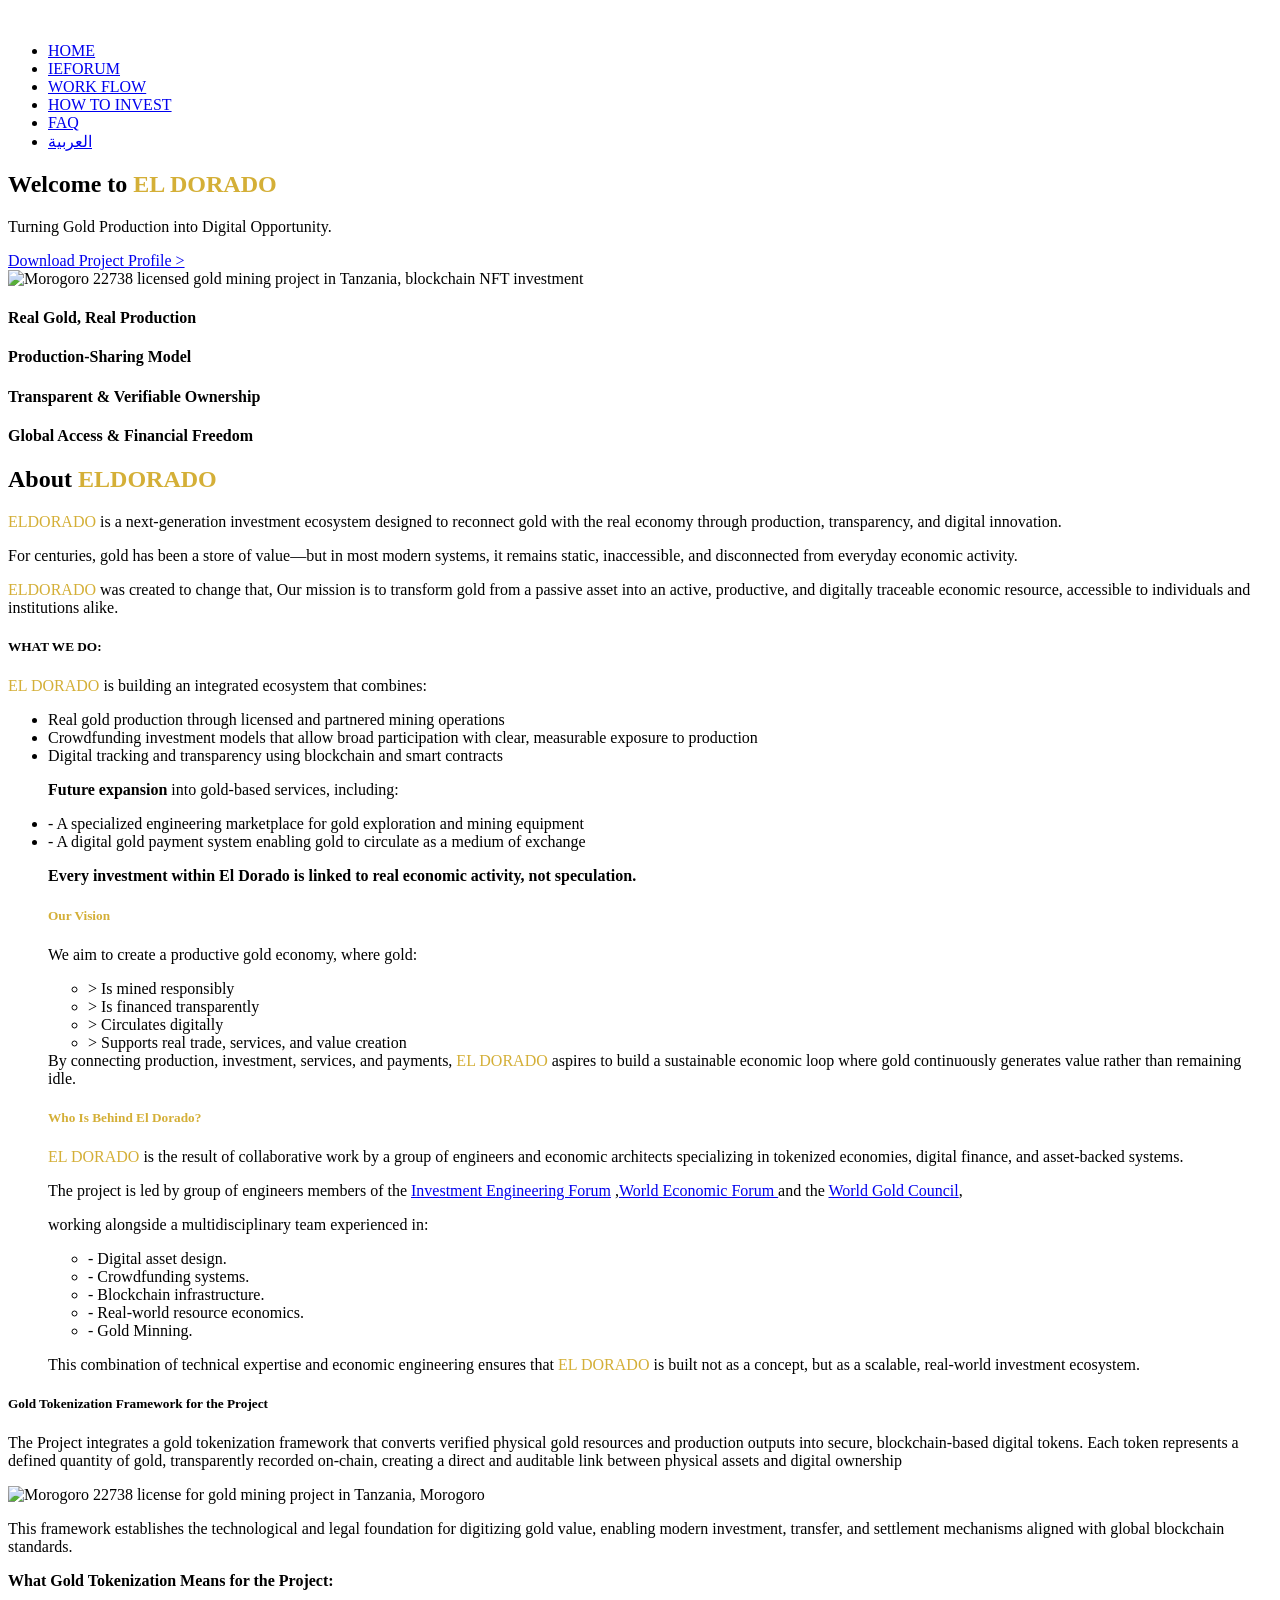
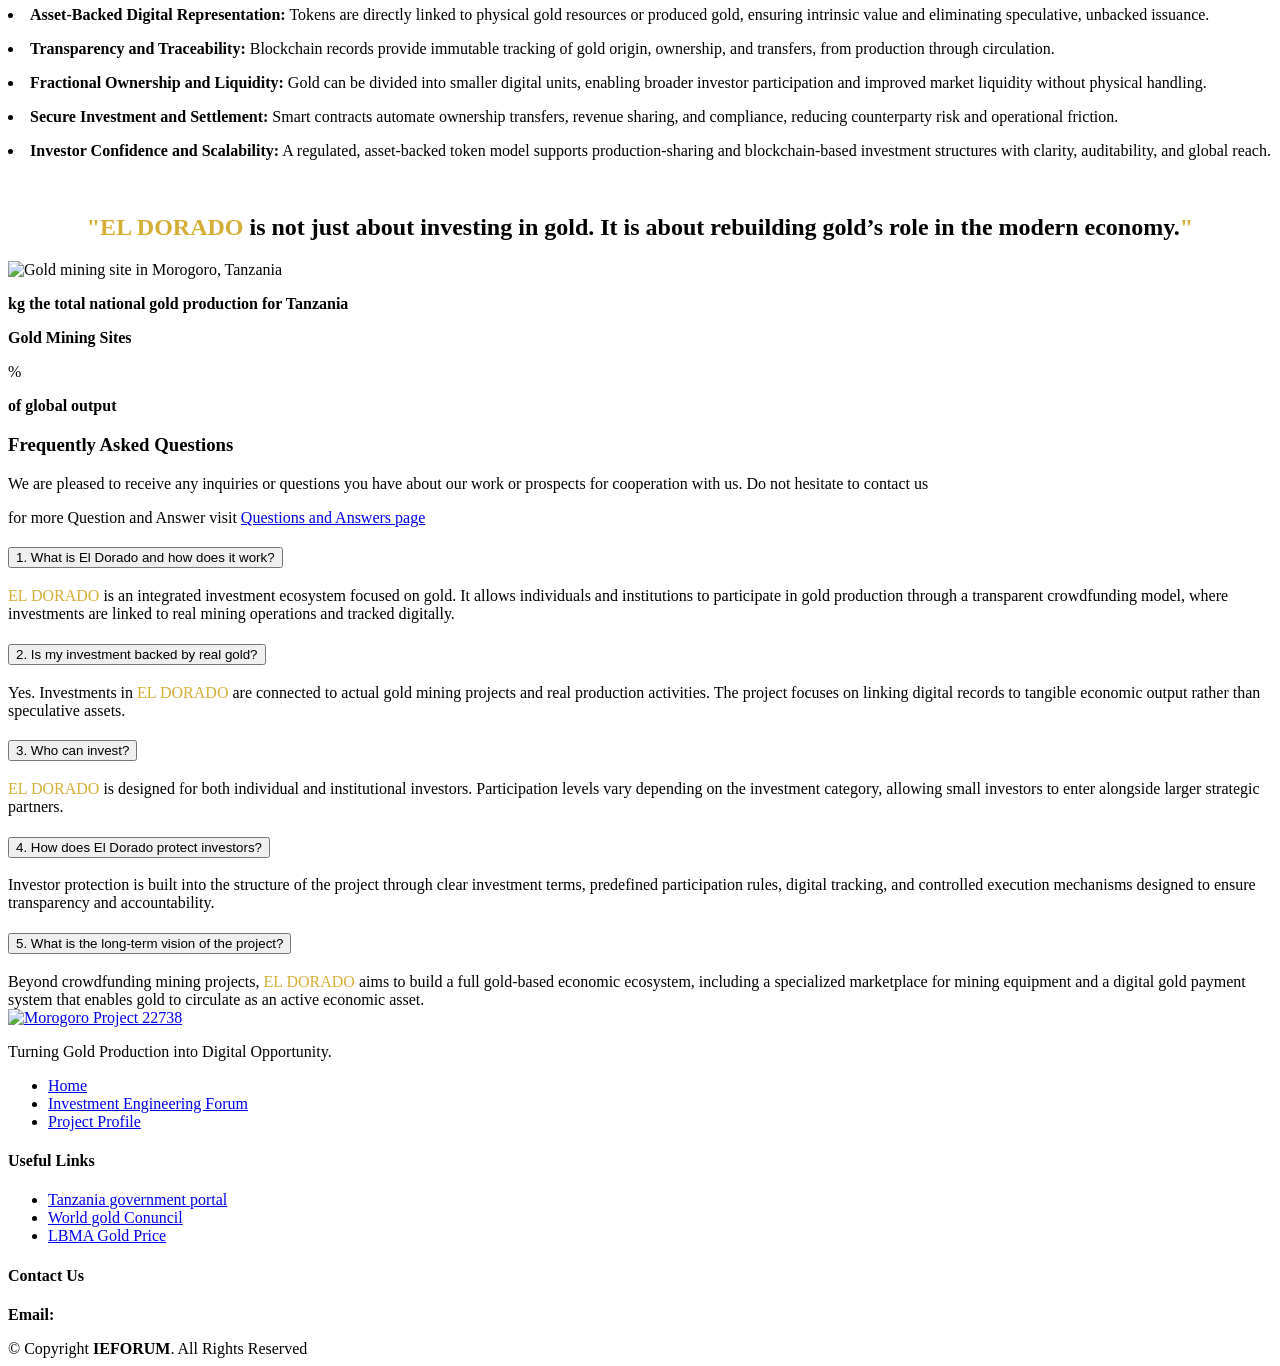
==== index.html @ a6f90b62 "Add files via upload" ====
<!DOCTYPE html>
<html lang="en">

<head>
  <meta charset="utf-8">
  <meta content="width=device-width, initial-scale=1.0" name="viewport">

<title>ELDORADO Project | Gold-Backed Blockchain Investment Platform</title>

<meta name="description" content="ELDORADO is a gold-backed blockchain investment platform connecting real gold mining production with digital assets. Invest transparently in licensed gold projects supported by blockchain technology.">

<meta name="keywords" content="ELDORADO project, gold backed blockchain, digital gold investment, blockchain gold platform, gold mining investment, asset backed blockchain, gold tokenization">

<meta name="author" content="Investment Engineering Forum (IEFORUM)">

<meta name="robots" content="index, follow">

<meta name="language" content="English">

<!-- Open Graph / Social Sharing -->
<meta property="og:title" content="ELDORADO Project | Gold-Backed Blockchain Investment Platform">
<meta property="og:description" content="ELDORADO is a gold-backed blockchain investment ecosystem connecting real gold mining production with transparent digital assets. Secure, verifiable, and globally accessible.">
<meta property="og:type" content="website">
<meta property="og:url" content="https://ieforum.online/eldorado">
<meta property="og:image" content="https://ieforum.online/eldorado/assets/img/image_1.jpg">
<meta property="og:site_name" content="ELDORADO Project">

<link rel="canonical" href="https://ieforum.online/eldorado">

<script type="application/ld+json">
{
  "@context": "https://schema.org",
  "@type": "InvestmentOrDeposit",
  "name": "ELDORADO Project",
  "description": "ELDORADO is a gold-backed blockchain investment platform linking real gold production with digital assets and transparent investment models.",
  "url": "https://ieforum.online/eldorado",
  "provider": {
    "@type": "Organization",
    "name": "Investment Engineering Forum (IEFORUM)",
    "url": "https://ieforum.online"
  },
  "additionalType": "https://schema.org/Commodity",
  "currencyAccepted": "USD",
  "areaServed": {
    "@type": "Country",
    "name": "Worldwide"
  }
}
</script>

<!-- Twitter / X Card -->
<meta name="twitter:card" content="summary_large_image">
<meta name="twitter:title" content="ELDORADO Project | Gold-Backed Blockchain Investment">
<meta name="twitter:description" content="ELDORADO is a gold-backed blockchain investment ecosystem linking real gold production with transparent digital assets and global accessibility.">
<meta name="twitter:image" content="https://ieforum.online/eldorado/assets/img/image_1.jpg">
  <!-- Favicons -->
  <link href="assets/img/favicon.png" rel="shortcut icon" type="image/x-icon">
  <link href="assets/img/apple-touch-icon.png" rel="apple-touch-icon">

  <!-- Google Fonts -->
  <link rel="preconnect" href="https://fonts.googleapis.com">
  <link rel="preconnect" href="https://fonts.gstatic.com" crossorigin>
  <link href="https://fonts.googleapis.com/css2?family=Open+Sans:ital,wght@0,300;0,400;0,500;0,600;0,700;1,300;1,400;1,600;1,700&family=Montserrat:ital,wght@0,300;0,400;0,500;0,600;0,700;1,300;1,400;1,500;1,600;1,700&family=Raleway:ital,wght@0,300;0,400;0,500;0,600;0,700;1,300;1,400;1,500;1,600;1,700&display=swap" rel="stylesheet">

  <!-- Vendor CSS Files -->
  <link href="assets/vendor/bootstrap/css/bootstrap.min.css" rel="stylesheet">
  <link href="assets/vendor/bootstrap-icons/bootstrap-icons.css" rel="stylesheet">
  <link href="assets/vendor/aos/aos.css" rel="stylesheet">
  <link href="assets/vendor/glightbox/css/glightbox.min.css" rel="stylesheet">
  <link href="assets/vendor/swiper/swiper-bundle.min.css" rel="stylesheet">

  <!-- Template Main CSS File -->
  <link href="assets/css/main.css" rel="stylesheet">

  
  <script src="https://www.google.com/recaptcha/api.js" async defer></script>
     <script>
       function onSubmit(token) {
         document.getElementById("demo-form").submit();
       }
     </script>

</head>

<body>

  <!-- ======= Header ======= -->


  <header id="header" class="header d-flex align-items-center">

    <div class="container-fluid container-xl d-flex align-items-center justify-content-between">
      <a href="index.html" class="logo d-flex align-items-center">
        <img src="assets/img/logo-white.png" alt=""> 
      </a>
      <nav id="navbar" class="navbar">
        <ul>
		<li><a href="#hero">HOME</a></li>
		<li><a href="https://IEFORUM.online" >IEFORUM</a></li>        
        <li><a href="workflow.html" target="_blank">WORK FLOW</a></li>
        <li><a href="instructions.html" target="_blank">HOW TO INVEST</a></li>
        <li><a href="QandA.html" target="_blank">FAQ</a></li>
        <li><a href="./ar/index_ar.html">العربية</a></li>


      <i class="mobile-nav-toggle mobile-nav-show bi bi-list"></i>
      <i class="mobile-nav-toggle mobile-nav-hide d-none bi bi-x"></i>

    </div>
  </header><!-- End Header -->
  <!-- End Header -->

  <!-- ======= Hero Section ======= -->
  <section id="hero" class="hero">
    <div class="container position-relative">
      <div class="row gy-5" data-aos="fade-in">
        <div class="col-lg-6 order-2 order-lg-1 d-flex flex-column justify-content-center text-center text-lg-start">
          <h2>Welcome to <span style="color:#D4AF37;">EL DORADO</span></h2>
          <p>Turning Gold Production into Digital Opportunity.</p>
          <div class="d-flex justify-content-center justify-content-lg-start">
            <a href="downloads/ELDORADO_project_intorduction_EN.pdf" target="_blank" class="btn-get-started">Download Project Profile ></a>
          <!--  <a href="https://www.youtu.be/e1F6iqHulFc" class="glightbox btn-watch-video d-flex align-items-center"><i class="bi bi-play-circle"></i><span>Watch Video</span></a> -->
          </div>
        </div>
        <div class="col-lg-6 order-1 order-lg-2">
          <img src="assets/img/image_1.jpg" class="img-fluid rounded-4 mb-4" alt="Morogoro 22738 licensed gold mining project in Tanzania, blockchain NFT investment" title="Morogoro 22738 Gold Mining Project" data-aos="zoom-out" data-aos-delay="90" >
        </div>
      </div>
    </div>

    <div class="icon-boxes position-relative">
      <div class="container position-relative">
        <div class="row gy-4 mt-5">

          <div class="col-xl-3 col-md-6" data-aos="fade-up" data-aos-delay="100">
            <div class="icon-box">
              <div class="icon"><i class="bi bi-1-circle"></i></div>
              <h4 class="title">Real Gold, Real Production</h4>
            </div>
          </div><!--End Icon Box -->

          <div class="col-xl-3 col-md-6" data-aos="fade-up" data-aos-delay="200">
            <div class="icon-box">
              <div class="icon"><i class="bi bi-2-circle"></i></div>
              <h4 class="title">Production-Sharing Model</h4>
            </div>
          </div><!--End Icon Box -->

          <div class="col-xl-3 col-md-6" data-aos="fade-up" data-aos-delay="300">
            <div class="icon-box">
              <div class="icon"><i class="bi bi-3-circle"></i></div>
              <h4 class="title">Transparent & Verifiable Ownership</h4>
            </div>
          </div><!--End Icon Box -->

          <div class="col-xl-3 col-md-6" data-aos="fade-up" data-aos-delay="500">
            <div class="icon-box">
              <div class="icon"><i class="bi bi-4-circle"></i></div>
              <h4 class="title">Global Access & Financial Freedom</h4>
            </div>
          </div><!--End Icon Box -->

        </div>
      </div>
    </div>

    </div>
  </section>
  <!-- End Hero Section -->

  <main id="main">

    <!-- ======= About Us Section ======= -->
    <section id="about" class="about">
      <div class="container" data-aos="fade-up">

        <div class="section-header">
          <h2>About <span style="color:#D4AF37;">ELDORADO</span></h2>
          <p><span style="color:#D4AF37;">ELDORADO</span> is a next-generation investment ecosystem designed to reconnect gold with the real economy through production, transparency, and digital innovation.</p>
		<p>For centuries, gold has been a store of value—but in most modern systems, it remains static, inaccessible, and disconnected from everyday economic activity.</p>
		<p>	<span style="color:#D4AF37;">ELDORADO</span> was created to change that, Our mission is to transform gold from a passive asset into an active, productive, and digitally traceable economic resource, accessible to individuals and institutions alike.</p>
        </div>

        <div class="row gy-4">
		<div class="col-lg-6">
            <div class="content ps-0 ps-lg-5">
              <p class="fst-italic">
               <h5> WHAT WE DO:</h5>
              </p>
			  <p><span style="color:#D4AF37;">EL DORADO</span> is building an integrated ecosystem that combines:</p>
			  <ul>
				<li><i class="bi bi-check-circle-fill"></i>Real gold production through licensed and partnered mining operations</li>
				<li><i class="bi bi-check-circle-fill"></i>Crowdfunding investment models that allow broad participation with clear, measurable exposure to production</li>
				<li><i class="bi bi-check-circle-fill"></i>Digital tracking and transparency using blockchain and smart contracts</li>
				<p><strong>Future expansion</strong> into gold-based services, including:</p>
				<li>- A specialized engineering marketplace for gold exploration and mining equipment</li>
				<li>- A digital gold payment system enabling gold to circulate as a medium of exchange</li>
				<p><strong>Every investment within El Dorado is linked to real economic activity, not speculation.</strong></p>
				<h5 style="color:#D4AF37;">Our Vision</h5>
				<p>We aim to create a productive gold economy, where gold:</p>
				<ul>
				<li>> Is mined responsibly</li>
				<li>> Is financed transparently</li>
				<li>> Circulates digitally</li>
				<li>> Supports real trade, services, and value creation</li>
				</ul>
				By connecting production, investment, services, and payments, <span style="color:#D4AF37;">EL DORADO</span> aspires to build a sustainable economic loop where gold continuously generates value rather than remaining idle.
              <p>
			  <h5 style="color:#D4AF37;">Who Is Behind El Dorado?</h5>
			  <span style="color:#D4AF37;">EL DORADO</span> is the result of collaborative work by a group of engineers and economic architects specializing in tokenized economies, digital finance, and asset-backed systems.
			<p>The project is led by group of engineers members of the <a href="https://ieforum.online".>Investment Engineering Forum</a> ,<a href="https://weforum.org";>World Economic Forum </a> and the <a href="https://gold.org";>World Gold Council</a>,</p>
			<p>working alongside a multidisciplinary team experienced in:</p>
			<ul>
			<li>- Digital asset design.</li>
			<li>- Crowdfunding systems.</li>
			<li>- Blockchain infrastructure.</li>
			<li>- Real-world resource economics.</li>
			<li>- Gold Minning.</li>
			</ul>
			<p>This combination of technical expertise and economic engineering ensures that <span style="color:#D4AF37;">EL DORADO</span> is built not as a concept, but as a scalable, real-world investment ecosystem.</p>
              </p>
				
            </div>
          </div>
          <div class="col-lg-6">
		  <h5>Gold Tokenization Framework for the Project</h5>
            <p>The Project integrates a gold tokenization framework that converts verified physical gold resources and production outputs into secure, blockchain-based digital tokens. Each token represents a defined quantity of gold, transparently recorded on-chain, creating a direct and auditable link between physical assets and digital ownership</p>
            <img src="assets/img/about.png" class="img-fluid rounded-4 mb-4" alt="Morogoro 22738 license for gold mining project in Tanzania, Morogoro">
			<p>This framework establishes the technological and legal foundation for digitizing gold value, enabling modern investment, transfer, and settlement mechanisms aligned with global blockchain standards.</p>
            <p><strong>What Gold Tokenization Means for the Project:</strong></p>
<p><li><i class="bi bi-check-circle-fill"></i><b> Asset-Backed Digital Representation:</b>  Tokens are directly linked to physical gold resources or produced gold, ensuring intrinsic value and eliminating speculative, unbacked issuance.</p>
<p><li><i class="bi bi-check-circle-fill"></i><b> Transparency and Traceability:</b> Blockchain records provide immutable tracking of gold origin, ownership, and transfers, from production through circulation.</p>
<p><li><i class="bi bi-check-circle-fill"></i><b> Fractional Ownership and Liquidity:</b> Gold can be divided into smaller digital units, enabling broader investor participation and improved market liquidity without physical handling.</p>
<p><li><i class="bi bi-check-circle-fill"></i><b> Secure Investment and Settlement:</b> Smart contracts automate ownership transfers, revenue sharing, and compliance, reducing counterparty risk and operational friction.</p>
<p><li><i class="bi bi-check-circle-fill"></i><b> Investor Confidence and Scalability:</b> A regulated, asset-backed token model supports production-sharing and blockchain-based investment structures with clarity, auditability, and global reach.</p>

		  </div>
	          <p><br><h1><center><span style="color:#D4AF37;">"EL DORADO</span> is not just about investing in gold.
It is about rebuilding gold’s role in the modern economy.<span style="color:#D4AF37;">"</span></center></h1></p>
        </div>

      </div>
    </section><!-- End About Us Section -->

   
    <!-- ======= Stats Counter Section ======= -->
    <section id="stats-counter" class="stats-counter">
      <div class="container" data-aos="fade-up">

        <div class="row gy-4 align-items-center">

          <div class="col-lg-6">
            <img src="assets/img/subimage.png" alt="Gold mining site in Morogoro, Tanzania" width="800px;" class="img-fluid">
          </div>

          <div class="col-lg-6">

            <div class="stats-item d-flex align-items-center">
                
              <span data-purecounter-start="0" data-purecounter-end="60000" data-purecounter-duration="1" class="purecounter"></span>
              <p><strong>kg the total national gold production for Tanzania</strong></p>
            </div><!-- End Stats Item -->

            <div class="stats-item d-flex align-items-center">
              <span data-purecounter-start="0" data-purecounter-end="7000" data-purecounter-duration="1" class="purecounter"></span>
              <p><strong>Gold Mining Sites</strong></p>
            </div><!-- End Stats Item -->

            <div class="stats-item d-flex align-items-center">
              <span data-purecounter-start="0" data-purecounter-end="2" data-purecounter-duration="1" class="purecounter"></span>
             <span>%</span><p><strong> of global output</strong> </p>
            </div><!-- End Stats Item -->

          </div>

        </div>

      </div>
    </section><!-- End Stats Counter Section -->

   
            </div>
          </div><!-- End Service Item -->


        </div>

      </div>
    </section><!-- End Our Services Section -->

    

    <!-- ======= Frequently Asked Questions Section ======= -->
    <section id="faq" class="faq">
      <div class="container" data-aos="fade-up">

        <div class="row gy-4">

          <div class="col-lg-4">
            <div class="content px-xl-5">
              <h3>Frequently Asked <strong>Questions</strong></h3>
              <p>
                We are pleased to receive any inquiries or questions you have about our work or prospects for cooperation with us. Do not hesitate to contact us
              </p>
			  <p>for more Question and Answer visit <a target="_blank" href="QandA.html">Questions and Answers page</a>
            </div>
          </div>

          <div class="col-lg-8">

            <div class="accordion accordion-flush" id="faqlist" data-aos="fade-up" data-aos-delay="100">

              <div class="accordion-item">
                <h3 class="accordion-header">
                  <button class="accordion-button collapsed" type="button" data-bs-toggle="collapse" data-bs-target="#faq-content-1">
                    <span class="num">1.</span>
                    What is El Dorado and how does it work?
                  </button>
                </h3>
                <div id="faq-content-1" class="accordion-collapse collapse" data-bs-parent="#faqlist">
                  <div class="accordion-body">
                    <span style="color:#D4AF37;">EL DORADO</span> is an integrated investment ecosystem focused on gold. It allows individuals and institutions to participate in gold production through a transparent crowdfunding model, where investments are linked to real mining operations and tracked digitally.
                  </div>
                </div>
              </div><!-- # Faq item-->

              <div class="accordion-item">
                <h3 class="accordion-header">
                  <button class="accordion-button collapsed" type="button" data-bs-toggle="collapse" data-bs-target="#faq-content-2">
                    <span class="num">2.</span>
                    Is my investment backed by real gold?
                  </button>
                </h3>
                <div id="faq-content-2" class="accordion-collapse collapse" data-bs-parent="#faqlist">
                  <div class="accordion-body">
                    Yes. Investments in <span style="color:#D4AF37;">EL DORADO</span> are connected to actual gold mining projects and real production activities. The project focuses on linking digital records to tangible economic output rather than speculative assets.
                  </div>
                </div>
              </div><!-- # Faq item-->

              <div class="accordion-item">
                <h3 class="accordion-header">
                  <button class="accordion-button collapsed" type="button" data-bs-toggle="collapse" data-bs-target="#faq-content-3">
                    <span class="num">3.</span>
                    Who can invest?
                  </button>
                </h3>
                <div id="faq-content-3" class="accordion-collapse collapse" data-bs-parent="#faqlist">
                  <div class="accordion-body">
                    <span style="color:#D4AF37;">EL DORADO</span> is designed for both individual and institutional investors. Participation levels vary depending on the investment category, allowing small investors to enter alongside larger strategic partners.
                  </div>
                </div>
              </div><!-- # Faq item-->

              <div class="accordion-item">
                <h3 class="accordion-header">
                  <button class="accordion-button collapsed" type="button" data-bs-toggle="collapse" data-bs-target="#faq-content-4">
                    <span class="num">4.</span>
                    How does El Dorado protect investors?
                  </button>
                </h3>
                <div id="faq-content-4" class="accordion-collapse collapse" data-bs-parent="#faqlist">
                  <div class="accordion-body">
                    Investor protection is built into the structure of the project through clear investment terms, predefined participation rules, digital tracking, and controlled execution mechanisms designed to ensure transparency and accountability.
                  </div>
                </div>
              </div><!-- # Faq item-->

              <div class="accordion-item">
                <h3 class="accordion-header">
                  <button class="accordion-button collapsed" type="button" data-bs-toggle="collapse" data-bs-target="#faq-content-5">
                    <span class="num">5.</span>
                    What is the long-term vision of the project?
                  </button>
                </h3>
                <div id="faq-content-5" class="accordion-collapse collapse" data-bs-parent="#faqlist">
                  <div class="accordion-body">
                    Beyond crowdfunding mining projects, <span style="color:#D4AF37;">EL DORADO</span> aims to build a full gold-based economic ecosystem, including a specialized marketplace for mining equipment and a digital gold payment system that enables gold to circulate as an active economic asset.
                  </div>
                </div>
              </div><!-- # Faq item-->

            </div>

          </div>
        </div>

      </div>
    </section><!-- End Frequently Asked Questions Section -->

   

  </main><!-- End #main -->

  <!-- ======= Footer ======= -->
  <footer id="footer" class="footer">

    <div class="container">
      <div class="row gy-4">
        <div class="col-lg-5 col-md-12 footer-info">
          <a href="index.html" class="logo d-flex align-items-center">
            
              <img src="assets/img/logo-white.png" alt="Morogoro Project 22738"> 
            
          </a>
          <p>Turning Gold Production into Digital Opportunity.</p>
          <div class="social-links d-flex mt-4">
            <a href="https://t.me/eldorado_projects" target="_blank" class="twitter"><i class="bi bi-telegram"></i></a>
            <a href="downloads/ELDORADO_project_intorduction_EN.pdf" target="_blank" class="facebook"><i class="bi bi-file-pdf"></i></a>
            <a href="mailto:eldorado@ieforum.online" class="instagram"><i class="bi bi-envelope"></i></a>
          </div>
        </div>

        <div class="col-lg-2 col-6 footer-links">
          <ul>
            <li><a href="#hero">Home</a></li>
            <li><a href="https://ieforum.online" target="_blank">Investment Engineering Forum</a></li>
            <li><a href="downloads/ELDORADO_project_intorduction_EN.pdf" target="_blank">Project Profile </a></li>
          </ul>
        </div>

        <div class="col-lg-2 col-6 footer-links">
          <h4>Useful Links </h4>
          <ul>
            <li><a href="https://portal.madini.go.tz" target="_blank" >Tanzania government portal</a></li>
            <li><a href="https://gold.org" target="_blank">World gold Conuncil</a></li>
            <li><a href="https://www.lbma.org.uk/prices-and-data/lbma-gold-price?utm_source=chatgpt.com" target="_blank">LBMA Gold Price</a></li>
          </ul>
        </div>

        <div class="col-lg-3 col-md-12 footer-contact text-center text-md-start">
          <h4>Contact Us</h4>
          <p>

            <!-- <strong>Phone:</strong> +1 5589 55488 55<br> -->
            <strong>Email:</strong><a href="mailto:eldorado@ieforum.online" style="color:white;"> eldorado@ieforum.online<br></a>
          </p>

        </div>

      </div>
    </div>

    <div class="container mt-4">
      <div class="copyright">
        &copy; Copyright <strong><span>IEFORUM</span></strong>. All Rights Reserved
      </div>
     
    </div>

  </footer><!-- End Footer -->
  <!-- End Footer -->

  <a href="#" class="scroll-top d-flex align-items-center justify-content-center"><i class="bi bi-arrow-up-short"></i></a>

  <div id="preloader"></div>

  <!-- Vendor JS Files -->
  <script src="assets/vendor/bootstrap/js/bootstrap.bundle.min.js"></script>
  <script src="assets/vendor/aos/aos.js"></script>
  <script src="assets/vendor/glightbox/js/glightbox.min.js"></script>
  <script src="assets/vendor/purecounter/purecounter_vanilla.js"></script>
  <script src="assets/vendor/swiper/swiper-bundle.min.js"></script>
  <script src="assets/vendor/isotope-layout/isotope.pkgd.min.js"></script>
  <script src="assets/vendor/php-email-form/validate.js"></script>

  <!-- Template Main JS File -->
  <script src="assets/js/main.js"></script>
<script type="application/ld+json">
{
  "@context": "https://schema.org",
  "@type": "FAQPage",
  "mainEntity": [
    {
      "@type": "Question",
      "name": "What does buying a Morogoro Gold NFT give me?",
      "acceptedAnswer": {
        "@type": "Answer",
        "text": "Each NFT represents a proportional share of actual gold production from the Morogoro – 22738 mine over a five-year period. NFT holders receive 40% of the total gold output, distributed proportionally according to their NFT holdings."
      }
    },
    {
      "@type": "Question",
      "name": "How is the value of my NFT determined, and is it guaranteed?",
      "acceptedAnswer": {
        "@type": "Answer",
        "text": "The NFT’s value is linked to actual gold production and prevailing gold market prices. One USD 100 NFT could correspond to approximately 13.7 grams of gold over five years. This is not a guaranteed return; actual outcomes depend on operational performance, realized production, and gold price fluctuations."
      }
    },
    {
      "@type": "Question",
      "name": "Why use NFTs instead of traditional investment methods like equity or bonds?",
      "acceptedAnswer": {
        "@type": "Answer",
        "text": "NFTs provide a non-dilutive funding mechanism, allowing the mine to retain full operational control while giving investors direct exposure to gold production. Benefits include blockchain transparency, fractional ownership, global accessibility, tradability on OpenSea, and alignment with actual production rather than company performance."
      }
    },
    {
      "@type": "Question",
      "name": "What risks should investors be aware of?",
      "acceptedAnswer": {
        "@type": "Answer",
        "text": "Key risks include geological uncertainty (actual reserves may differ from initial estimates), operational challenges (delays or equipment issues), and gold price volatility (market fluctuations affecting economic value)."
      }
    },
    {
      "@type": "Question",
      "name": "How are NFT distributions handled and tracked?",
      "acceptedAnswer": {
        "@type": "Answer",
        "text": "Gold allocated to NFT holders is distributed proportionally according to their holdings. All production, allocation, and payout data are recorded on blockchain, ensuring transparency, immutability, and auditability. NFTs are tradable on OpenSea, offering liquidity and flexibility."
      }
    }
  ]
}
</script>
</body>

</html>
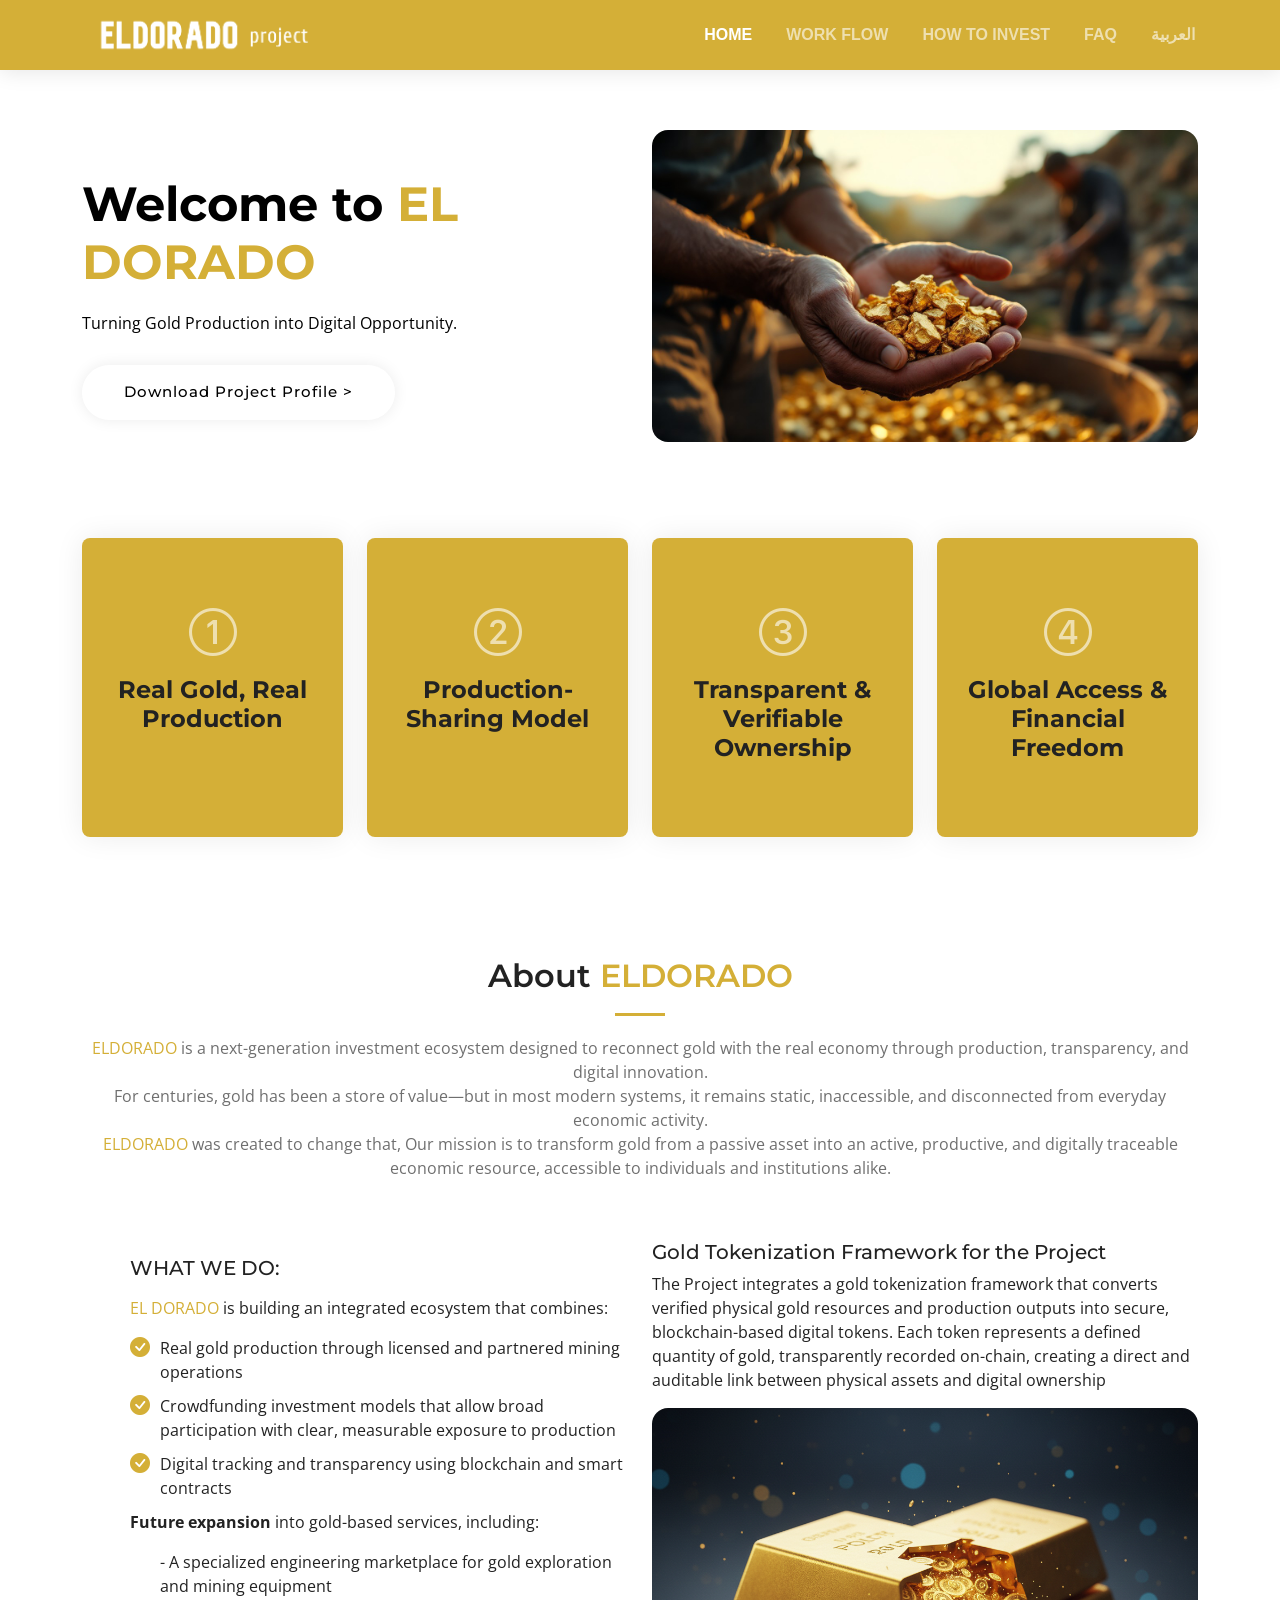
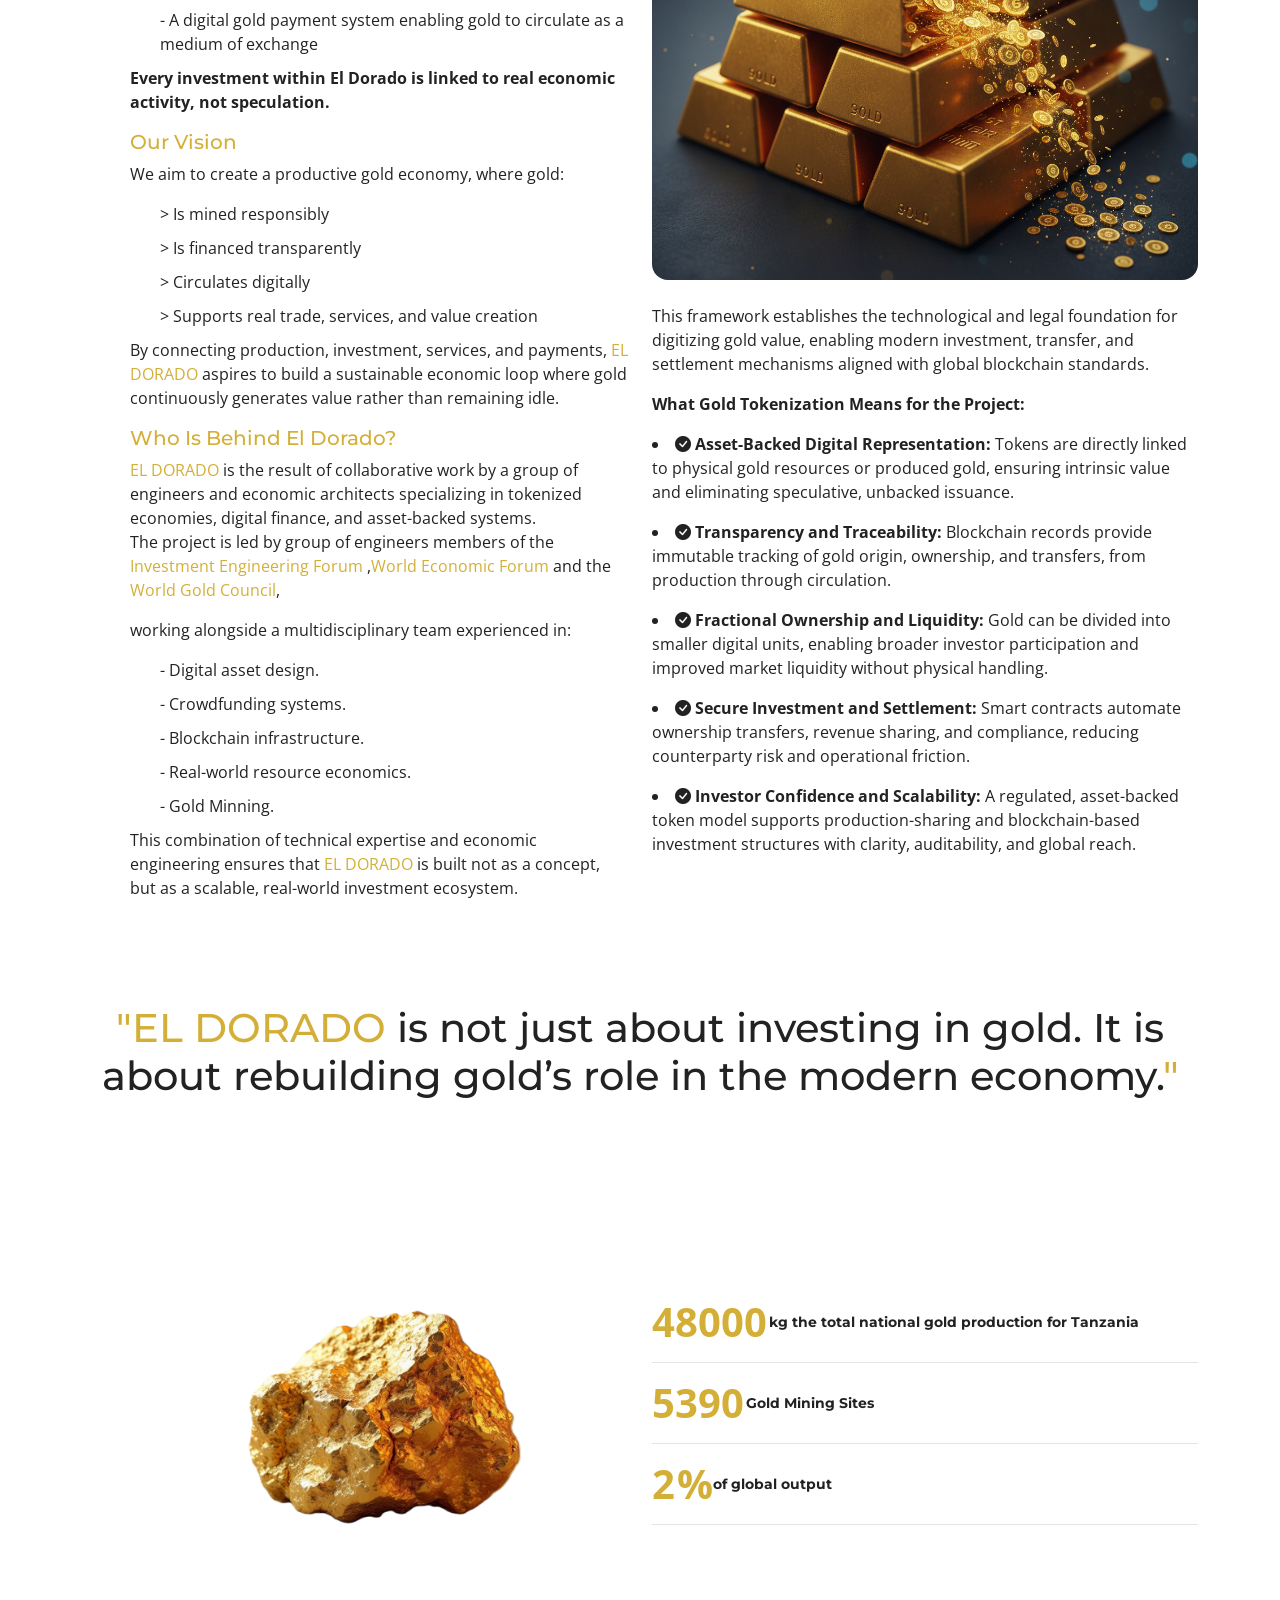
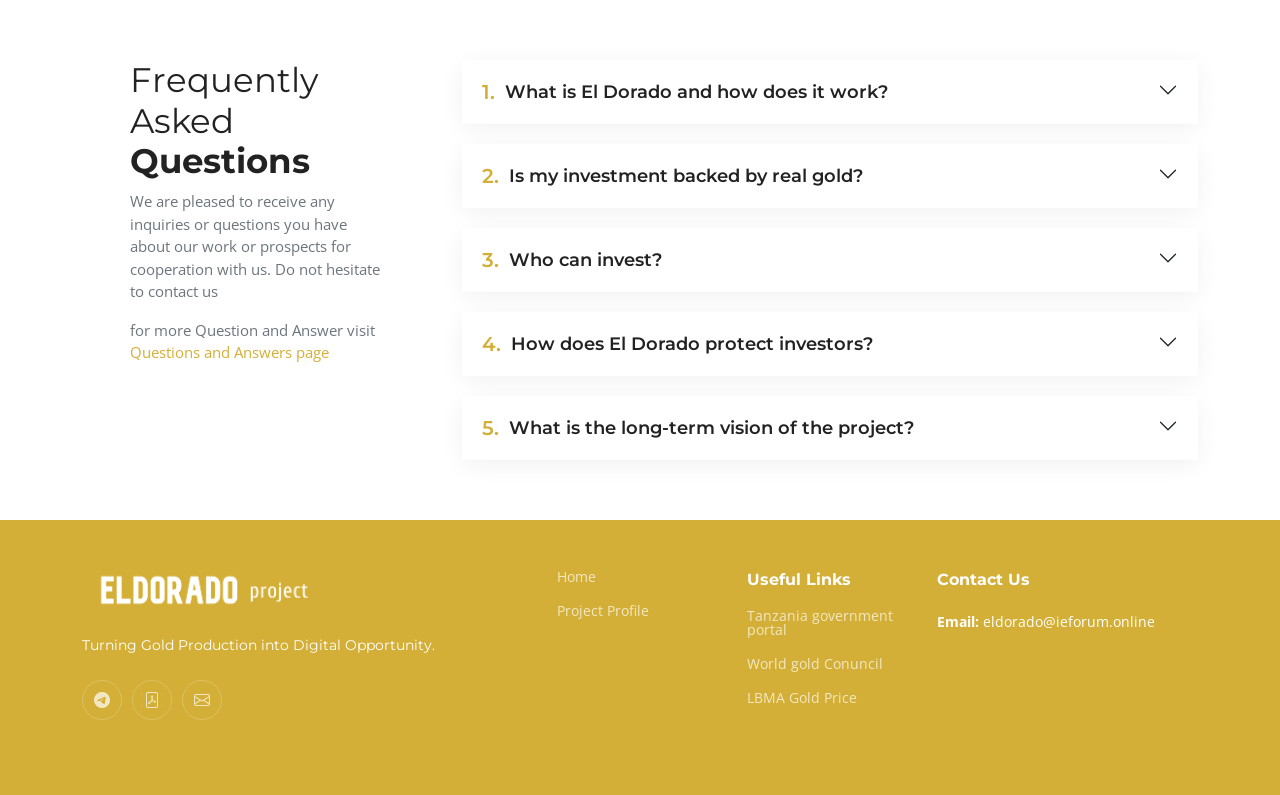
==== commit 2b1bffb5: "Update index.html" ====
--- a/index.html
+++ b/index.html
@@ -21,11 +21,11 @@
 <meta property="og:title" content="ELDORADO Project | Gold-Backed Blockchain Investment Platform">
 <meta property="og:description" content="ELDORADO is a gold-backed blockchain investment ecosystem connecting real gold mining production with transparent digital assets. Secure, verifiable, and globally accessible.">
 <meta property="og:type" content="website">
-<meta property="og:url" content="https://ieforum.online/eldorado">
-<meta property="og:image" content="https://ieforum.online/eldorado/assets/img/image_1.jpg">
+<meta property="og:url" content="https://eldorado-project.github.io/eldorado">
+<meta property="og:image" content="https://eldorado-project.github.io/eldorado/assets/img/image_1.jpg">
 <meta property="og:site_name" content="ELDORADO Project">
 
-<link rel="canonical" href="https://ieforum.online/eldorado">
+<link rel="canonical" href="https://eldorado-project.github.io/eldorado">
 
 <script type="application/ld+json">
 {
@@ -33,7 +33,7 @@
   "@type": "InvestmentOrDeposit",
   "name": "ELDORADO Project",
   "description": "ELDORADO is a gold-backed blockchain investment platform linking real gold production with digital assets and transparent investment models.",
-  "url": "https://ieforum.online/eldorado",
+  "url": "https://eldorado-project.github.io/eldorado",
   "provider": {
     "@type": "Organization",
     "name": "Investment Engineering Forum (IEFORUM)",
@@ -52,7 +52,7 @@
 <meta name="twitter:card" content="summary_large_image">
 <meta name="twitter:title" content="ELDORADO Project | Gold-Backed Blockchain Investment">
 <meta name="twitter:description" content="ELDORADO is a gold-backed blockchain investment ecosystem linking real gold production with transparent digital assets and global accessibility.">
-<meta name="twitter:image" content="https://ieforum.online/eldorado/assets/img/image_1.jpg">
+<meta name="twitter:image" content="https://eldorado-project.github.io/eldorado/assets/img/image_1.jpg">
   <!-- Favicons -->
   <link href="assets/img/favicon.png" rel="shortcut icon" type="image/x-icon">
   <link href="assets/img/apple-touch-icon.png" rel="apple-touch-icon">
@@ -96,7 +96,6 @@
       <nav id="navbar" class="navbar">
         <ul>
 		<li><a href="#hero">HOME</a></li>
-		<li><a href="https://IEFORUM.online" >IEFORUM</a></li>        
         <li><a href="workflow.html" target="_blank">WORK FLOW</a></li>
         <li><a href="instructions.html" target="_blank">HOW TO INVEST</a></li>
         <li><a href="QandA.html" target="_blank">FAQ</a></li>
@@ -414,7 +413,6 @@
         <div class="col-lg-2 col-6 footer-links">
           <ul>
             <li><a href="#hero">Home</a></li>
-            <li><a href="https://ieforum.online" target="_blank">Investment Engineering Forum</a></li>
             <li><a href="downloads/ELDORADO_project_intorduction_EN.pdf" target="_blank">Project Profile </a></li>
           </ul>
         </div>
@@ -441,12 +439,7 @@
       </div>
     </div>
 
-    <div class="container mt-4">
-      <div class="copyright">
-        &copy; Copyright <strong><span>IEFORUM</span></strong>. All Rights Reserved
-      </div>
-     
-    </div>
+ 
 
   </footer><!-- End Footer -->
   <!-- End Footer -->
@@ -516,4 +509,5 @@
 </script>
 </body>
 
-</html>+
+</html>
--- a/assets/css/main.css
+++ b/assets/css/main.css
@@ -0,0 +1,2823 @@
+/**
+* Template Name: Impact
+* Updated: Mar 09 2023 with Bootstrap v5.2.3
+* Template URL: https://bootstrapmade.com/impact-bootstrap-business-website-template/
+* Author: BootstrapMade.com
+* License: https://bootstrapmade.com/license/
+*/
+
+/*--------------------------------------------------------------
+# Set main reusable colors and fonts using CSS variables
+# Learn more about CSS variables at https://developer.mozilla.org/en-US/docs/Web/CSS/Using_CSS_custom_properties
+--------------------------------------------------------------*/
+/* Fonts */
+:root {
+  --font-default: "Open Sans", system-ui, -apple-system, "Segoe UI", Roboto, "Helvetica Neue", Arial, "Noto Sans", "Liberation Sans", sans-serif, "Apple Color Emoji", "Segoe UI Emoji", "Segoe UI Symbol", "Noto Color Emoji";
+  --font-primary: "Montserrat", sans-serif;
+  --font-secondary: "Poppins", sans-serif;
+}
+
+/* Colors */
+:root {
+  --color-default: #222222;
+  --color-primary: #D4AF37;
+  --color-primary2: #fff;
+  --color-secondary: #D4AF37;
+}
+
+/* Smooth scroll behavior */
+:root {
+  scroll-behavior: smooth;
+}
+
+/*--------------------------------------------------------------
+# General
+--------------------------------------------------------------*/
+body {
+  font-family: var(--font-default);
+  color: var(--color-default);
+}
+
+a {
+  color: var(--color-primary);
+  text-decoration: none;
+}
+
+a:hover {
+  color: #00b6a1;
+  text-decoration: none;
+}
+
+h1,
+h2,
+h3,
+h4,
+h5,
+h6 {
+  font-family: var(--font-primary);
+}
+
+/*--------------------------------------------------------------
+# Sections & Section Header
+--------------------------------------------------------------*/
+section {
+  padding: 60px 0;
+  overflow: hidden;
+}
+
+.sections-bg {
+  background-color: #f6f6f6;
+}
+
+.section-header {
+  text-align: center;
+  padding-bottom: 60px;
+}
+
+.section-header h2 {
+  font-size: 32px;
+  font-weight: 600;
+  margin-bottom: 20px;
+  padding-bottom: 20px;
+  position: relative;
+}
+
+.section-header h2:after {
+  content: "";
+  position: absolute;
+  display: block;
+  width: 50px;
+  height: 3px;
+  background: var(--color-primary);
+  left: 0;
+  right: 0;
+  bottom: 0;
+  margin: auto;
+}
+
+.section-header p {
+  margin-bottom: 0;
+  color: #6f6f6f;
+}
+
+/*--------------------------------------------------------------
+# Breadcrumbs
+--------------------------------------------------------------*/
+.breadcrumbs .page-header {
+  padding: 60px 0 60px 0;
+  min-height: 20vh;
+  position: relative;
+  background-color: var(--color-primary);
+}
+
+.breadcrumbs .page-header h2 {
+  font-size: 56px;
+  font-weight: 500;
+  color: #fff;
+  font-family: var(--font-secondary);
+}
+
+.breadcrumbs .page-header p {
+  color: rgba(255, 255, 255, 0.8);
+}
+
+.breadcrumbs nav {
+  background-color: #f6f6f6;
+  padding: 20px 0;
+}
+
+.breadcrumbs nav ol {
+  display: flex;
+  flex-wrap: wrap;
+  list-style: none;
+  margin: 0;
+  padding: 0;
+  font-size: 16px;
+  font-weight: 600;
+  color: var(--color-default);
+}
+
+.breadcrumbs nav ol a {
+  color: var(--color-primary);
+  transition: 0.3s;
+}
+
+.breadcrumbs nav ol a:hover {
+  text-decoration: underline;
+}
+
+.breadcrumbs nav ol li+li {
+  padding-left: 10px;
+}
+
+.breadcrumbs nav ol li+li::before {
+  display: inline-block;
+  padding-right: 10px;
+  color: var(--color-secondary);
+  content: "/";
+}
+
+/*--------------------------------------------------------------
+# Scroll top button
+--------------------------------------------------------------*/
+.scroll-top {
+  position: fixed;
+  visibility: hidden;
+  opacity: 0;
+  right: 15px;
+  bottom: -15px;
+  z-index: 99999;
+  background: var(--color-secondary);
+  width: 44px;
+  height: 44px;
+  border-radius: 50px;
+  transition: all 0.4s;
+}
+
+.scroll-top i {
+  font-size: 24px;
+  color: #fff;
+  line-height: 0;
+}
+
+.scroll-top:hover {
+  background: rgba(248, 90, 64, 0.8);
+  color: #fff;
+}
+
+.scroll-top.active {
+  visibility: visible;
+  opacity: 1;
+  bottom: 15px;
+}
+
+/*--------------------------------------------------------------
+# Preloader
+--------------------------------------------------------------*/
+#preloader {
+  position: fixed;
+  inset: 0;
+  z-index: 999999;
+  overflow: hidden;
+  background: #fff;
+  transition: all 0.6s ease-out;
+}
+
+#preloader:before {
+  content: "";
+  position: fixed;
+  top: calc(50% - 30px);
+  left: calc(50% - 30px);
+  border: 6px solid #fff;
+  border-color: var(--color-primary) transparent var(--color-primary) transparent;
+  border-radius: 50%;
+  width: 60px;
+  height: 60px;
+  animation: animate-preloader 1.5s linear infinite;
+}
+
+@keyframes animate-preloader {
+  0% {
+    transform: rotate(0deg);
+  }
+
+  100% {
+    transform: rotate(360deg);
+  }
+}
+
+/*--------------------------------------------------------------
+# Disable aos animation delay on mobile devices
+--------------------------------------------------------------*/
+@media screen and (max-width: 768px) {
+  [data-aos-delay] {
+    transition-delay: 0 !important;
+  }
+}
+
+/*--------------------------------------------------------------
+# Header
+--------------------------------------------------------------*/
+.topbar {
+  background: #fff;
+  height: 40px;
+  font-size: 14px;
+  transition: all 0.5s;
+  color: #000;
+  padding: 0;
+}
+
+.topbar .contact-info i {
+  font-style: normal;
+  color: #000;
+  line-height: 0;
+}
+
+.topbar .contact-info i a,
+.topbar .contact-info i span {
+  padding-left: 5px;
+  color: #000;
+}
+
+@media (max-width: 575px) {
+
+  .topbar .contact-info i a,
+  .topbar .contact-info i span {
+    font-size: 13px;
+  }
+}
+
+.topbar .contact-info i a {
+  line-height: 0;
+  transition: 0.3s;
+}
+
+.topbar .contact-info i a:hover {
+  color: #fff;
+  text-decoration: underline;
+}
+
+.topbar .social-links a {
+  color: rgba(255, 255, 255, 0.7);
+  line-height: 0;
+  transition: 0.3s;
+  margin-left: 20px;
+}
+
+.topbar .social-links a:hover {
+  color: #fff;
+}
+
+.header {
+  transition: all 0.5s;
+  z-index: 997;
+  height: 90px;
+  background-color: var(--color-primary);
+}
+
+.header.sticked {
+  position: fixed;
+  top: 0;
+  right: 0;
+  left: 0;
+  height: 70px;
+  box-shadow: 0px 2px 20px rgba(0, 0, 0, 0.1);
+}
+
+.header .logo img {
+  max-height: 40px;
+  margin-right: 6px;
+}
+
+.header .logo h1 {
+  font-size: 30px;
+  margin: 0;
+  font-weight: 600;
+  letter-spacing: 0.8px;
+  color: #fff;
+  font-family: var(--font-primary);
+}
+
+.header .logo h1 span {
+  color: #f96f59;
+}
+
+.sticked-header-offset {
+  margin-top: 70px;
+}
+
+section {
+  scroll-margin-top: 70px;
+}
+
+/*--------------------------------------------------------------
+# Desktop Navigation
+--------------------------------------------------------------*/
+@media (min-width: 1280px) {
+  .navbar {
+    padding: 0;
+  }
+
+  .navbar ul {
+    margin: 0;
+    padding: 0;
+    display: flex;
+    list-style: none;
+    align-items: center;
+  }
+
+  .navbar li {
+    position: relative;
+  }
+
+  .navbar>ul>li {
+    white-space: nowrap;
+    padding: 10px 0 10px 28px;
+  }
+
+  .navbar a,
+  .navbar a:focus {
+    display: flex;
+    align-items: center;
+    justify-content: space-between;
+    padding: 0 3px;
+    font-family: var(--font-secondary);
+    font-size: 16px;
+    font-weight: 600;
+    color: rgba(255, 255, 255, 0.6);
+    white-space: nowrap;
+    transition: 0.3s;
+    position: relative;
+  }
+
+  .navbar a i,
+  .navbar a:focus i {
+    font-size: 12px;
+    line-height: 0;
+    margin-left: 5px;
+  }
+
+  .navbar>ul>li>a:before {
+    content: "";
+    position: absolute;
+    width: 100%;
+    height: 2px;
+    bottom: -6px;
+    left: 0;
+    background-color: var(--color-secondary);
+    visibility: hidden;
+    width: 0px;
+    transition: all 0.3s ease-in-out 0s;
+  }
+
+  .navbar a:hover:before,
+  .navbar li:hover>a:before,
+  .navbar .active:before {
+    visibility: visible;
+    width: 100%;
+  }
+
+  .navbar a:hover,
+  .navbar .active,
+  .navbar .active:focus,
+  .navbar li:hover>a {
+    color: #fff;
+  }
+
+  .navbar .dropdown ul {
+    display: block;
+    position: absolute;
+    left: 28px;
+    top: calc(100% + 30px);
+    margin: 0;
+    padding: 10px 0;
+    z-index: 99;
+    opacity: 0;
+    visibility: hidden;
+    background: #fff;
+    box-shadow: 0px 0px 30px rgba(127, 137, 161, 0.25);
+    transition: 0.3s;
+    border-radius: 4px;
+  }
+
+  .navbar .dropdown ul li {
+    min-width: 200px;
+  }
+
+  .navbar .dropdown ul a {
+    padding: 10px 20px;
+    font-size: 15px;
+    text-transform: none;
+    font-weight: 600;
+    color: #006a5d;
+  }
+
+  .navbar .dropdown ul a i {
+    font-size: 12px;
+  }
+
+  .navbar .dropdown ul a:hover,
+  .navbar .dropdown ul .active:hover,
+  .navbar .dropdown ul li:hover>a {
+    color: var(--color-secondary);
+  }
+
+  .navbar .dropdown:hover>ul {
+    opacity: 1;
+    top: 100%;
+    visibility: visible;
+  }
+
+  .navbar .dropdown .dropdown ul {
+    top: 0;
+    left: calc(100% - 30px);
+    visibility: hidden;
+  }
+
+  .navbar .dropdown .dropdown:hover>ul {
+    opacity: 1;
+    top: 0;
+    left: 100%;
+    visibility: visible;
+  }
+}
+
+@media (min-width: 1280px) and (max-width: 1366px) {
+  .navbar .dropdown .dropdown ul {
+    left: -90%;
+  }
+
+  .navbar .dropdown .dropdown:hover>ul {
+    left: -100%;
+  }
+}
+
+@media (min-width: 1280px) {
+
+  .mobile-nav-show,
+  .mobile-nav-hide {
+    display: none;
+  }
+}
+
+/*--------------------------------------------------------------
+# Mobile Navigation
+--------------------------------------------------------------*/
+@media (max-width: 1279px) {
+  .navbar {
+    position: fixed;
+    top: 0;
+    right: -100%;
+    width: 100%;
+    max-width: 400px;
+    bottom: 0;
+    transition: 0.3s;
+    z-index: 9997;
+  }
+
+  .navbar ul {
+    position: absolute;
+    inset: 0;
+    padding: 50px 0 10px 0;
+    margin: 0;
+    background: rgba(0, 131, 116, 0.9);
+    overflow-y: auto;
+    transition: 0.3s;
+    z-index: 9998;
+  }
+
+  .navbar a,
+  .navbar a:focus {
+    display: flex;
+    align-items: center;
+    justify-content: space-between;
+    padding: 10px 20px;
+    font-family: var(--font-primary);
+    font-size: 15px;
+    font-weight: 600;
+    color: rgba(255, 255, 255, 0.7);
+    white-space: nowrap;
+    transition: 0.3s;
+  }
+
+  .navbar a i,
+  .navbar a:focus i {
+    font-size: 12px;
+    line-height: 0;
+    margin-left: 5px;
+  }
+
+  .navbar a:hover,
+  .navbar .active,
+  .navbar .active:focus,
+  .navbar li:hover>a {
+    color: #fff;
+  }
+
+  .navbar .getstarted,
+  .navbar .getstarted:focus {
+    background: var(--color-primary);
+    padding: 8px 20px;
+    border-radius: 4px;
+    margin: 15px;
+    color: #fff;
+  }
+
+  .navbar .getstarted:hover,
+  .navbar .getstarted:focus:hover {
+    color: #fff;
+    background: rgba(0, 131, 116, 0.8);
+  }
+
+  .navbar .dropdown ul,
+  .navbar .dropdown .dropdown ul {
+    position: static;
+    display: none;
+    padding: 10px 0;
+    margin: 10px 20px;
+    transition: all 0.5s ease-in-out;
+    background-color: #007466;
+    border: 1px solid #006459;
+  }
+
+  .navbar .dropdown>.dropdown-active,
+  .navbar .dropdown .dropdown>.dropdown-active {
+    display: block;
+  }
+
+  .mobile-nav-show {
+    color: rgba(255, 255, 255, 0.6);
+    font-size: 28px;
+    cursor: pointer;
+    line-height: 0;
+    transition: 0.5s;
+    z-index: 9999;
+    margin-right: 10px;
+  }
+
+  .mobile-nav-hide {
+    color: #fff;
+    font-size: 32px;
+    cursor: pointer;
+    line-height: 0;
+    transition: 0.5s;
+    position: fixed;
+    right: 20px;
+    top: 20px;
+    z-index: 9999;
+  }
+
+  .mobile-nav-active {
+    overflow: hidden;
+  }
+
+  .mobile-nav-active .navbar {
+    right: 0;
+  }
+
+  .mobile-nav-active .navbar:before {
+    content: "";
+    position: fixed;
+    inset: 0;
+    background: rgba(0, 106, 93, 0.8);
+    z-index: 9996;
+  }
+}
+
+/*--------------------------------------------------------------
+# About Us Section
+--------------------------------------------------------------*/
+.about h3 {
+  font-weight: 700;
+  font-size: 28px;
+  margin-bottom: 20px;
+  font-family: var(--font-secondary);
+}
+
+.about .call-us {
+  left: 10%;
+  right: 10%;
+  bottom: 0;
+  background-color: #fff;
+  box-shadow: 0px 2px 25px rgba(0, 0, 0, 0.08);
+  padding: 20px;
+  text-align: center;
+}
+
+.about .call-us h4 {
+  font-size: 24px;
+  font-weight: 700;
+  margin-bottom: 5px;
+}
+
+.about .call-us p {
+  font-size: 28px;
+  font-weight: 700;
+  color: var(--color-primary);
+}
+
+.about .content ul {
+  list-style: none;
+  padding: 0;
+}
+
+.about .content ul li {
+  padding: 0 0 10px 30px;
+  position: relative;
+}
+
+.about .content ul i {
+  position: absolute;
+  font-size: 20px;
+  left: 0;
+  top: -3px;
+  color: var(--color-primary);
+}
+
+.about .content p:last-child {
+  margin-bottom: 0;
+}
+
+.about .play-btn {
+  width: 94px;
+  height: 94px;
+  background: radial-gradient(var(--color-primary) 50%, rgba(0, 131, 116, 0.4) 52%);
+  border-radius: 50%;
+  display: block;
+  position: absolute;
+  left: calc(50% - 47px);
+  top: calc(50% - 47px);
+  overflow: hidden;
+}
+
+.about .play-btn:before {
+  content: "";
+  position: absolute;
+  width: 120px;
+  height: 120px;
+  animation-delay: 0s;
+  animation: pulsate-btn 2s;
+  animation-direction: forwards;
+  animation-iteration-count: infinite;
+  animation-timing-function: steps;
+  opacity: 1;
+  border-radius: 50%;
+  border: 5px solid rgba(0, 131, 116, 0.7);
+  top: -15%;
+  left: -15%;
+  background: rgba(198, 16, 0, 0);
+}
+
+.about .play-btn:after {
+  content: "";
+  position: absolute;
+  left: 50%;
+  top: 50%;
+  transform: translateX(-40%) translateY(-50%);
+  width: 0;
+  height: 0;
+  border-top: 10px solid transparent;
+  border-bottom: 10px solid transparent;
+  border-left: 15px solid #fff;
+  z-index: 100;
+  transition: all 400ms cubic-bezier(0.55, 0.055, 0.675, 0.19);
+}
+
+.about .play-btn:hover:before {
+  content: "";
+  position: absolute;
+  left: 50%;
+  top: 50%;
+  transform: translateX(-40%) translateY(-50%);
+  width: 0;
+  height: 0;
+  border: none;
+  border-top: 10px solid transparent;
+  border-bottom: 10px solid transparent;
+  border-left: 15px solid #fff;
+  z-index: 200;
+  animation: none;
+  border-radius: 0;
+}
+
+.about .play-btn:hover:after {
+  border-left: 15px solid var(--color-primary);
+  transform: scale(20);
+}
+
+@keyframes pulsate-btn {
+  0% {
+    transform: scale(0.6, 0.6);
+    opacity: 1;
+  }
+
+  100% {
+    transform: scale(1, 1);
+    opacity: 0;
+  }
+}
+
+/*--------------------------------------------------------------
+# Clients Section
+--------------------------------------------------------------*/
+.clients {
+  padding: 40px 0;
+}
+
+.clients .swiper {
+  padding: 10px 0;
+}
+
+.clients .swiper-slide img {
+  transition: 0.3s;
+}
+
+.clients .swiper-slide img:hover {
+  transform: scale(1.1);
+}
+
+.clients .swiper-pagination {
+  margin-top: 20px;
+  position: relative;
+}
+
+.clients .swiper-pagination .swiper-pagination-bullet {
+  width: 12px;
+  height: 12px;
+  background-color: #fff;
+  opacity: 1;
+  background-color: #ddd;
+}
+
+.clients .swiper-pagination .swiper-pagination-bullet-active {
+  background-color: var(--color-primary);
+}
+
+/*--------------------------------------------------------------
+# Stats Counter Section
+--------------------------------------------------------------*/
+.stats-counter {
+  padding: 40px 0;
+}
+
+.stats-counter .stats-item {
+  padding: 20px 0;
+  border-bottom: 1px solid #e4e4e4;
+}
+
+.stats-counter .stats-item .purecounter {
+  min-width: 10px;
+  padding-right: 2px;
+  decimals: 2;
+}
+
+.stats-counter .stats-item i {
+  font-size: 44px;
+  line-height: 0;
+  margin-right: 15px;
+}
+
+.stats-counter .stats-item span {
+  font-size: 40px;
+  display: block;
+  font-weight: 700;
+  color: var(--color-primary);
+  line-height: 40px;
+}
+
+.stats-counter .stats-item p {
+  margin: 0;
+  font-family: var(--font-primary);
+  font-size: 14px;
+}
+
+/*--------------------------------------------------------------
+# Call To Action Section
+--------------------------------------------------------------*/
+.call-to-action .container {
+  background: linear-gradient(rgba(0, 0, 0, 0.5), rgba(0, 0, 0, 0.5)), url("../img/cta-bg.jpg") center center;
+  background-size: cover;
+  padding: 100px 60px;
+  border-radius: 15px;
+  overflow: hidden;
+}
+
+.call-to-action h3 {
+  color: #fff;
+  font-size: 28px;
+  font-weight: 700;
+  margin-bottom: 20px;
+}
+
+.call-to-action p {
+  color: #fff;
+  margin-bottom: 20px;
+}
+
+.call-to-action .play-btn {
+  width: 94px;
+  height: 94px;
+  margin-bottom: 20px;
+  background: radial-gradient(var(--color-primary) 50%, rgba(0, 131, 116, 0.4) 52%);
+  border-radius: 50%;
+  display: inline-block;
+  position: relative;
+  overflow: hidden;
+}
+
+.call-to-action .play-btn:before {
+  content: "";
+  position: absolute;
+  width: 120px;
+  height: 120px;
+  animation-delay: 0s;
+  animation: pulsate-btn 2s;
+  animation-direction: forwards;
+  animation-iteration-count: infinite;
+  animation-timing-function: steps;
+  opacity: 1;
+  border-radius: 50%;
+  border: 5px solid rgba(0, 131, 116, 0.7);
+  top: -15%;
+  left: -15%;
+  background: rgba(198, 16, 0, 0);
+}
+
+.call-to-action .play-btn:after {
+  content: "";
+  position: absolute;
+  left: 50%;
+  top: 50%;
+  transform: translateX(-40%) translateY(-50%);
+  width: 0;
+  height: 0;
+  border-top: 10px solid transparent;
+  border-bottom: 10px solid transparent;
+  border-left: 15px solid #fff;
+  z-index: 100;
+  transition: all 400ms cubic-bezier(0.55, 0.055, 0.675, 0.19);
+}
+
+.call-to-action .play-btn:hover:before {
+  content: "";
+  position: absolute;
+  left: 50%;
+  top: 50%;
+  transform: translateX(-40%) translateY(-50%);
+  width: 0;
+  height: 0;
+  border: none;
+  border-top: 10px solid transparent;
+  border-bottom: 10px solid transparent;
+  border-left: 15px solid #fff;
+  z-index: 200;
+  animation: none;
+  border-radius: 0;
+}
+
+.call-to-action .play-btn:hover:after {
+  border-left: 15px solid var(--color-primary);
+  transform: scale(20);
+}
+
+.call-to-action .cta-btn {
+  font-family: var(--font-primary);
+  font-weight: 500;
+  font-size: 16px;
+  letter-spacing: 1px;
+  display: inline-block;
+  padding: 12px 48px;
+  border-radius: 50px;
+  transition: 0.5s;
+  margin: 10px;
+  border: 2px solid #fff;
+  color: #fff;
+}
+
+.call-to-action .cta-btn:hover {
+  background: var(--color-primary);
+  border: 2px solid var(--color-primary);
+}
+
+@keyframes pulsate-btn {
+  0% {
+    transform: scale(0.6, 0.6);
+    opacity: 1;
+  }
+
+  100% {
+    transform: scale(1, 1);
+    opacity: 0;
+  }
+}
+
+/*--------------------------------------------------------------
+# Our Services Section
+--------------------------------------------------------------*/
+.services {
+  padding: 60px 0;
+}
+
+.services .service-item {
+  padding: 40px;
+  background: #fff;
+  height: 100%;
+  border-radius: 10px;
+}
+
+.services .service-item .icon {
+  width: 48px;
+  height: 48px;
+  position: relative;
+  margin-bottom: 50px;
+}
+
+.services .service-item .icon i {
+  color: var(--color-default);
+  font-size: 56px;
+  transition: ease-in-out 0.3s;
+  z-index: 2;
+  position: relative;
+}
+
+.services .service-item .icon:before {
+  position: absolute;
+  content: "";
+  height: 100%;
+  width: 100%;
+  background: #eeeeee;
+  border-radius: 50px;
+  z-index: 1;
+  top: 10px;
+  right: -20px;
+  transition: 0.3s;
+}
+
+.services .service-item h3 {
+  color: var(--color-default);
+  font-weight: 700;
+  margin: 0 0 20px 0;
+  padding-bottom: 8px;
+  font-size: 22px;
+  position: relative;
+  display: inline-block;
+  border-bottom: 4px solid #eeeeee;
+  transition: 0.3s;
+}
+
+.services .service-item p {
+  line-height: 24px;
+  font-size: 14px;
+  margin-bottom: 0;
+}
+
+.services .service-item .readmore {
+  margin-top: 15px;
+  display: inline-block;
+  color: var(--color-primary);
+}
+
+.services .service-item:hover .icon:before {
+  background: #00b6a1;
+}
+
+.services .service-item:hover h3 {
+  border-color: var(--color-primary);
+}
+
+/*--------------------------------------------------------------
+# Testimonials Section
+--------------------------------------------------------------*/
+.testimonials .testimonial-wrap {
+  padding-left: 10px;
+}
+
+.testimonials .testimonial-item {
+  box-sizing: content-box;
+  padding: 30px;
+  margin: 30px 10px;
+  box-shadow: 0px 0 15px rgba(0, 0, 0, 0.1);
+  position: relative;
+  background: #fff;
+  border-radius: 10px;
+}
+
+.testimonials .testimonial-item .testimonial-img {
+  width: 90px;
+  border-radius: 50px;
+  margin-right: 15px;
+}
+
+.testimonials .testimonial-item h3 {
+  font-size: 18px;
+  font-weight: bold;
+  margin: 10px 0 5px 0;
+  color: #000;
+}
+
+.testimonials .testimonial-item h4 {
+  font-size: 14px;
+  color: #999;
+  margin: 0;
+}
+
+.testimonials .testimonial-item .stars {
+  margin: 10px 0;
+}
+
+.testimonials .testimonial-item .stars i {
+  color: #ffc107;
+  margin: 0 1px;
+}
+
+.testimonials .testimonial-item .quote-icon-left,
+.testimonials .testimonial-item .quote-icon-right {
+  color: #009d8b;
+  font-size: 26px;
+  line-height: 0;
+}
+
+.testimonials .testimonial-item .quote-icon-left {
+  display: inline-block;
+  left: -5px;
+  position: relative;
+}
+
+.testimonials .testimonial-item .quote-icon-right {
+  display: inline-block;
+  right: -5px;
+  position: relative;
+  top: 10px;
+  transform: scale(-1, -1);
+}
+
+.testimonials .testimonial-item p {
+  font-style: italic;
+  margin: 15px auto 15px auto;
+}
+
+.testimonials .swiper-pagination {
+  margin-top: 20px;
+  position: relative;
+}
+
+.testimonials .swiper-pagination .swiper-pagination-bullet {
+  width: 12px;
+  height: 12px;
+  background-color: rgba(0, 0, 0, 0.2);
+  opacity: 1;
+}
+
+.testimonials .swiper-pagination .swiper-pagination-bullet-active {
+  background-color: var(--color-primary);
+}
+
+@media (max-width: 767px) {
+  .testimonials .testimonial-wrap {
+    padding-left: 0;
+  }
+
+  .testimonials .testimonial-item {
+    padding: 30px;
+    margin: 15px;
+  }
+
+  .testimonials .testimonial-item .testimonial-img {
+    position: static;
+    left: auto;
+  }
+}
+
+/*--------------------------------------------------------------
+# Portfolio Section
+--------------------------------------------------------------*/
+.portfolio .portfolio-flters {
+  padding: 0 0 20px 0;
+  margin: 0 auto;
+  list-style: none;
+  text-align: center;
+}
+
+.portfolio .portfolio-flters li {
+  cursor: pointer;
+  display: inline-block;
+  padding: 0;
+  font-size: 18px;
+  font-weight: 500;
+  margin: 0 10px;
+  line-height: 1;
+  transition: all 0.3s ease-in-out;
+}
+
+.portfolio .portfolio-flters li:hover,
+.portfolio .portfolio-flters li.filter-active {
+  color: var(--color-primary);
+}
+
+.portfolio .portfolio-flters li:first-child {
+  margin-left: 0;
+}
+
+.portfolio .portfolio-flters li:last-child {
+  margin-right: 0;
+}
+
+@media (max-width: 575px) {
+  .portfolio .portfolio-flters li {
+    font-size: 14px;
+    margin: 0 5px;
+  }
+}
+
+.portfolio .portfolio-wrap {
+  box-shadow: 0px 10px 30px rgba(0, 0, 0, 0.1);
+  border-radius: 10px;
+  height: 100%;
+  overflow: hidden;
+}
+
+.portfolio .portfolio-wrap img {
+  transition: 0.3s;
+  position: relative;
+  z-index: 1;
+}
+
+.portfolio .portfolio-wrap .portfolio-info {
+  padding: 25px 20px;
+  background-color: #fff;
+  position: relative;
+  border-top: 1px solid #f3f3f3;
+  z-index: 2;
+}
+
+.portfolio .portfolio-wrap .portfolio-info h4 {
+  font-size: 18px;
+  font-weight: 600;
+  padding-right: 50px;
+}
+
+.portfolio .portfolio-wrap .portfolio-info h4 a {
+  color: var(--color-default);
+  transition: 0.3s;
+}
+
+.portfolio .portfolio-wrap .portfolio-info h4 a:hover {
+  color: var(--color-primary);
+}
+
+.portfolio .portfolio-wrap .portfolio-info p {
+  color: #6c757d;
+  font-size: 14px;
+  margin-bottom: 0;
+  padding-right: 50px;
+}
+
+.portfolio .portfolio-wrap:hover img {
+  transform: scale(1.1);
+}
+
+/*--------------------------------------------------------------
+# Portfolio Details Section
+--------------------------------------------------------------*/
+.portfolio-details .portfolio-details-slider img {
+  width: 100%;
+}
+
+.portfolio-details .portfolio-details-slider .swiper-pagination .swiper-pagination-bullet {
+  width: 12px;
+  height: 12px;
+  background-color: rgba(255, 255, 255, 0.7);
+  opacity: 1;
+}
+
+.portfolio-details .portfolio-details-slider .swiper-pagination .swiper-pagination-bullet-active {
+  background-color: var(--color-primary);
+}
+
+.portfolio-details .swiper-button-prev,
+.portfolio-details .swiper-button-next {
+  width: 48px;
+  height: 48px;
+}
+
+.portfolio-details .swiper-button-prev:after,
+.portfolio-details .swiper-button-next:after {
+  color: rgba(255, 255, 255, 0.8);
+  background-color: rgba(0, 0, 0, 0.2);
+  font-size: 24px;
+  border-radius: 50%;
+  width: 48px;
+  height: 48px;
+  display: flex;
+  align-items: center;
+  justify-content: center;
+  transition: 0.3s;
+}
+
+.portfolio-details .swiper-button-prev:hover:after,
+.portfolio-details .swiper-button-next:hover:after {
+  background-color: rgba(0, 0, 0, 0.6);
+}
+
+@media (max-width: 575px) {
+
+  .portfolio-details .swiper-button-prev,
+  .portfolio-details .swiper-button-next {
+    display: none;
+  }
+}
+
+.portfolio-details .portfolio-info h3 {
+  font-size: 22px;
+  font-weight: 700;
+  margin-bottom: 20px;
+  padding-bottom: 20px;
+  position: relative;
+}
+
+.portfolio-details .portfolio-info h3:after {
+  content: "";
+  position: absolute;
+  display: block;
+  width: 50px;
+  height: 3px;
+  background: var(--color-primary);
+  left: 0;
+  bottom: 0;
+}
+
+.portfolio-details .portfolio-info ul {
+  list-style: none;
+  padding: 0;
+  font-size: 15px;
+}
+
+.portfolio-details .portfolio-info ul li {
+  display: flex;
+  flex-direction: column;
+  padding-bottom: 15px;
+  font-size: 16px;
+}
+
+.portfolio-details .portfolio-info ul strong {
+  text-transform: uppercase;
+  font-weight: 400;
+  color: #9c9c9c;
+  font-size: 12px;
+}
+
+.portfolio-details .portfolio-info .btn-visit {
+  padding: 8px 40px;
+  background: var(--color-primary);
+  color: #fff;
+  border-radius: 50px;
+  transition: 0.3s;
+}
+
+.portfolio-details .portfolio-info .btn-visit:hover {
+  background: #009d8b;
+}
+
+.portfolio-details .portfolio-description h2 {
+  font-size: 26px;
+  font-weight: 700;
+  margin-bottom: 20px;
+}
+
+.portfolio-details .portfolio-description p {
+  padding: 0;
+}
+
+.portfolio-details .portfolio-description .testimonial-item {
+  padding: 30px 30px 0 30px;
+  position: relative;
+  background: white;
+  height: 100%;
+  margin-bottom: 50px;
+}
+
+.portfolio-details .portfolio-description .testimonial-item .testimonial-img {
+  width: 90px;
+  border-radius: 50px;
+  border: 6px solid #fff;
+  float: left;
+  margin: 0 10px 0 0;
+}
+
+.portfolio-details .portfolio-description .testimonial-item h3 {
+  font-size: 18px;
+  font-weight: bold;
+  margin: 15px 0 5px 0;
+  padding-top: 20px;
+}
+
+.portfolio-details .portfolio-description .testimonial-item h4 {
+  font-size: 14px;
+  color: #6c757d;
+  margin: 0;
+}
+
+.portfolio-details .portfolio-description .testimonial-item .quote-icon-left,
+.portfolio-details .portfolio-description .testimonial-item .quote-icon-right {
+  color: #009d8b;
+  font-size: 26px;
+  line-height: 0;
+}
+
+.portfolio-details .portfolio-description .testimonial-item .quote-icon-left {
+  display: inline-block;
+  left: -5px;
+  position: relative;
+}
+
+.portfolio-details .portfolio-description .testimonial-item .quote-icon-right {
+  display: inline-block;
+  right: -5px;
+  position: relative;
+  top: 10px;
+  transform: scale(-1, -1);
+}
+
+.portfolio-details .portfolio-description .testimonial-item p {
+  font-style: italic;
+  margin: 0 0 15px 0 0 0;
+  padding: 0;
+}
+
+/*--------------------------------------------------------------
+# Our Team Section
+--------------------------------------------------------------*/
+.team .member {
+  text-align: center;
+  background: #fff;
+  border-radius: 10px;
+  padding: 15px;
+  overflow: hidden;
+  box-shadow: 0px 2px 25px rgba(0, 0, 0, 0.1);
+}
+
+.team .member img {
+  border-radius: 10px;
+  overflow: hidden;
+}
+
+.team .member .member-content {
+  padding: 0 20px 30px 20px;
+}
+
+.team .member h4 {
+  font-weight: 700;
+  margin-top: 16px;
+  margin-bottom: 2px;
+  font-size: 20px;
+}
+
+.team .member span {
+  font-style: italic;
+  display: block;
+  font-size: 14px;
+  color: #6c757d;
+}
+
+.team .member p {
+  padding-top: 10px;
+  font-size: 14px;
+  font-style: italic;
+  color: #6c757d;
+}
+
+.team .member .social {
+  margin-top: 15px;
+  margin-bottom: 10px;
+  display: flex;
+  align-items: center;
+  justify-content: space-around;
+}
+
+.team .member .social a {
+  color: #a2a2a2;
+  transition: 0.3s;
+  border-radius: 50%;
+  width: 40px;
+  height: 40px;
+  display: flex;
+  align-items: center;
+  justify-content: center;
+  border: 1px solid #bbbbbb;
+}
+
+.team .member .social a:hover {
+  color: var(--color-primary);
+  border-color: var(--color-primary);
+}
+
+.team .member .social i {
+  font-size: 18px;
+  margin: 0 2px;
+}
+
+/*--------------------------------------------------------------
+# Pricing Section
+--------------------------------------------------------------*/
+.pricing .pricing-item {
+  padding: 60px 40px;
+  box-shadow: 0 3px 20px -2px rgba(108, 117, 125, 0.15);
+  background: #fff;
+  height: 100%;
+  position: relative;
+  border-radius: 15px;
+}
+
+.pricing h3 {
+  font-weight: 600;
+  margin-bottom: 15px;
+  font-size: 20px;
+  color: #555555;
+  text-align: center;
+}
+
+.pricing .icon {
+  margin: 30px auto 30px auto;
+  width: 70px;
+  height: 70px;
+  background: var(--color-primary);
+  border-radius: 50%;
+  display: flex;
+  align-items: center;
+  justify-content: center;
+  transition: 0.3s;
+  transform-style: preserve-3d;
+}
+
+.pricing .icon i {
+  color: #fff;
+  font-size: 28px;
+  transition: ease-in-out 0.3s;
+  line-height: 0;
+}
+
+.pricing .icon::before {
+  position: absolute;
+  content: "";
+  height: 86px;
+  width: 86px;
+  border-radius: 50%;
+  background: #87c1bb;
+  transition: all 0.3s ease-out 0s;
+  transform: translateZ(-1px);
+}
+
+.pricing .icon::after {
+  position: absolute;
+  content: "";
+  height: 102px;
+  width: 102px;
+  border-radius: 50%;
+  background: #d2eeeb;
+  transition: all 0.3s ease-out 0s;
+  transform: translateZ(-2px);
+}
+
+.pricing h4 {
+  font-size: 48px;
+  color: var(--color-secondary);
+  font-weight: 700;
+  font-family: var(--font-secondary);
+  margin-bottom: 0;
+  text-align: center;
+}
+
+.pricing h4 sup {
+  font-size: 28px;
+}
+
+.pricing h4 span {
+  color: rgba(108, 117, 125, 0.8);
+  font-size: 18px;
+  font-weight: 400;
+}
+
+.pricing ul {
+  padding: 20px 0;
+  list-style: none;
+  color: #6c757d;
+  text-align: left;
+  line-height: 20px;
+}
+
+.pricing ul li {
+  padding: 10px 0;
+  display: flex;
+  align-items: center;
+}
+
+.pricing ul i {
+  color: #059652;
+  font-size: 24px;
+  padding-right: 3px;
+}
+
+.pricing ul .na {
+  color: rgba(108, 117, 125, 0.5);
+}
+
+.pricing ul .na i {
+  color: rgba(108, 117, 125, 0.5);
+}
+
+.pricing ul .na span {
+  text-decoration: line-through;
+}
+
+.pricing .buy-btn {
+  display: inline-block;
+  padding: 10px 40px;
+  border-radius: 50px;
+  color: var(--color-primary);
+  border: 1px solid rgba(0, 131, 116, 0.2);
+  transition: none;
+  font-size: 16px;
+  font-weight: 600;
+  font-family: var(--font-primary);
+  transition: 0.3s;
+}
+
+.pricing .buy-btn:hover {
+  background: var(--color-primary);
+  color: #fff;
+}
+
+.pricing .featured {
+  z-index: 10;
+  border: 3px solid var(--color-primary);
+}
+
+@media (min-width: 992px) {
+  .pricing .featured {
+    transform: scale(1.15);
+  }
+}
+
+/*--------------------------------------------------------------
+# Frequently Asked Questions Section
+--------------------------------------------------------------*/
+.faq .content h3 {
+  font-weight: 400;
+  font-size: 34px;
+}
+
+.faq .content h4 {
+  font-size: 20px;
+  font-weight: 700;
+  margin-top: 5px;
+}
+
+.faq .content p {
+  font-size: 15px;
+  color: #6c757d;
+}
+
+.faq .accordion-item {
+  border: 0;
+  margin-bottom: 20px;
+  box-shadow: 0px 5px 25px 0px rgba(0, 0, 0, 0.06);
+  border-radius: 10px;
+}
+
+.faq .accordion-item:last-child {
+  margin-bottom: 0;
+}
+
+.faq .accordion-collapse {
+  border: 0;
+}
+
+.faq .accordion-button {
+  padding: 20px 50px 20px 20px;
+  font-weight: 600;
+  border: 0;
+  font-size: 18px;
+  line-height: 24px;
+  color: var(--color-default);
+  text-align: left;
+  background: #fff;
+  box-shadow: none;
+  border-radius: 10px;
+}
+
+.faq .accordion-button .num {
+  padding-right: 10px;
+  font-size: 20px;
+  line-height: 0;
+  color: var(--color-primary);
+}
+
+.faq .accordion-button:not(.collapsed) {
+  color: var(--color-primary);
+  border-bottom: 0;
+  box-shadow: none;
+}
+
+.faq .accordion-button:after {
+  position: absolute;
+  right: 20px;
+  top: 20px;
+}
+
+.faq .accordion-body {
+  padding: 0 40px 30px 45px;
+  border: 0;
+  border-radius: 10px;
+  background: #fff;
+  box-shadow: none;
+}
+
+/*--------------------------------------------------------------
+# Recent Blog Posts Section
+--------------------------------------------------------------*/
+.recent-posts article {
+  box-shadow: 0 4px 16px rgba(0, 0, 0, 0.1);
+  background-color: #fff;
+  padding: 30px;
+  height: 100%;
+  border-radius: 10px;
+  overflow: hidden;
+}
+
+.recent-posts .post-img {
+  max-height: 240px;
+  margin: -30px -30px 15px -30px;
+  overflow: hidden;
+}
+
+.recent-posts .post-category {
+  font-size: 16px;
+  color: #6f6f6f;
+  margin-bottom: 10px;
+}
+
+.recent-posts .title {
+  font-size: 22px;
+  font-weight: 700;
+  padding: 0;
+  margin: 0 0 20px 0;
+}
+
+.recent-posts .title a {
+  color: var(--color-default);
+  transition: 0.3s;
+}
+
+.recent-posts .title a:hover {
+  color: var(--color-primary);
+}
+
+.recent-posts .post-author-img {
+  width: 50px;
+  border-radius: 50%;
+  margin-right: 15px;
+}
+
+.recent-posts .post-author {
+  font-weight: 600;
+  margin-bottom: 5px;
+}
+
+.recent-posts .post-date {
+  font-size: 14px;
+  color: #3c3c3c;
+  margin-bottom: 0;
+}
+
+/*--------------------------------------------------------------
+# Contact Section
+--------------------------------------------------------------*/
+.contact .info-container {
+  background-color: var(--color-primary);
+  height: 100%;
+  padding: 20px;
+  border-radius: 10px 0 0 10px;
+  box-shadow: 0px 2px 25px rgba(0, 0, 0, 0.1);
+}
+
+.contact .info-item {
+  width: 100%;
+  background-color: #4889C7;
+  margin-bottom: 20px;
+  padding: 20px;
+  border-radius: 10px;
+  color: #fff;
+}
+
+.contact .info-item:last-child {
+  margin-bottom: 0;
+}
+
+.contact .info-item i {
+  font-size: 20px;
+  color: #fff;
+  float: left;
+  width: 44px;
+  height: 44px;
+  background-color: rgba(255, 255, 255, 0.2);
+  display: flex;
+  justify-content: center;
+  align-items: center;
+  border-radius: 50px;
+  transition: all 0.3s ease-in-out;
+  margin-right: 15px;
+}
+
+.contact .info-item h4 {
+  padding: 0;
+  font-size: 20px;
+  font-weight: 600;
+  margin-bottom: 5px;
+}
+
+.contact .info-item p {
+  padding: 0;
+  margin-bottom: 0;
+  font-size: 14px;
+}
+
+.contact .info-item:hover i {
+  background: #fff;
+  color: var(--color-primary);
+}
+
+.contact .php-email-form {
+  width: 100%;
+  height: 100%;
+  background: #fff;
+  box-shadow: 0px 2px 25px rgba(0, 0, 0, 0.1);
+  padding: 30px;
+  border-radius: 0 10px 10px 0;
+}
+
+.contact .php-email-form .form-group {
+  padding-bottom: 8px;
+}
+
+.contact .php-email-form .error-message {
+  display: none;
+  color: #fff;
+  background: #df1529;
+  text-align: left;
+  padding: 15px;
+  font-weight: 600;
+}
+
+.contact .php-email-form .error-message br+br {
+  margin-top: 25px;
+}
+
+.contact .php-email-form .sent-message {
+  display: none;
+  color: #fff;
+  background: #059652;
+  text-align: center;
+  padding: 15px;
+  font-weight: 600;
+}
+
+.contact .php-email-form .loading {
+  display: none;
+  background: #fff;
+  text-align: center;
+  padding: 15px;
+}
+
+.contact .php-email-form .loading:before {
+  content: "";
+  display: inline-block;
+  border-radius: 50%;
+  width: 24px;
+  height: 24px;
+  margin: 0 10px -6px 0;
+  border: 3px solid #059652;
+  border-top-color: #fff;
+  animation: animate-loading 1s linear infinite;
+}
+
+.contact .php-email-form input,
+.contact .php-email-form textarea {
+  border-radius: 0;
+  box-shadow: none;
+  font-size: 14px;
+}
+
+.contact .php-email-form input[type=text],
+.contact .php-email-form input[type=email],
+.contact .php-email-form textarea {
+  padding: 12px 15px;
+}
+
+.contact .php-email-form input[type=text]:focus,
+.contact .php-email-form input[type=email]:focus,
+.contact .php-email-form textarea:focus {
+  border-color: var(--color-primary);
+}
+
+.contact .php-email-form textarea {
+  padding: 10px 12px;
+}
+
+.contact .php-email-form button[type=submit] {
+  background: var(--color-primary);
+  border: 0;
+  padding: 14px 45px;
+  color: #fff;
+  transition: 0.4s;
+  border-radius: 50px;
+}
+
+.contact .php-email-form button[type=submit]:hover {
+  background: rgba(0, 131, 116, 0.8);
+}
+
+@keyframes animate-loading {
+  0% {
+    transform: rotate(0deg);
+  }
+
+  100% {
+    transform: rotate(360deg);
+  }
+}
+
+/*--------------------------------------------------------------
+# Hero Section
+--------------------------------------------------------------*/
+.hero {
+  width: 100%;
+  position: relative;
+  background: var(--color-primary2);
+  padding: 60px 0 0 0;
+}
+
+@media (min-width: 1365px) {
+  .hero {
+    background-attachment: fixed;
+    background: var(--color-primary2);
+  }
+}
+
+.hero h2 {
+  font-size: 48px;
+  font-weight: 700;
+  margin-bottom: 20px;
+  color: #000;
+}
+
+.hero p {
+  color: #000;
+  font-weight: 400;
+  margin-bottom: 30px;
+}
+
+.hero .btn-get-started {
+  font-family: var(--font-primary);
+  font-weight: 500;
+  font-size: 15px;
+  letter-spacing: 1px;
+  display: inline-block;
+  padding: 14px 40px;
+  border-radius: 50px;
+  transition: 0.3s;
+  color: #000;
+  background: rgba(255, 255, 255, 0.1);
+  box-shadow: 0 0 15px rgba(0, 0, 0, 0.08);
+  border: 2px solid rgba(255, 255, 255, 0.1);
+}
+
+.hero .btn-get-started:hover {
+  border-color: rgba(255, 255, 255, 0.5);
+}
+
+.hero .btn-watch-video {
+  font-size: 16px;
+  transition: 0.5s;
+  margin-left: 25px;
+  color: #000;
+  font-weight: 600;
+}
+
+.hero .btn-watch-video i {
+  color: #ff0000;
+  font-size: 32px;
+  transition: 0.3s;
+  line-height: 0;
+  margin-right: 8px;
+}
+
+.hero .btn-watch-video:hover i {
+  color: #fff;
+}
+
+@media (max-width: 640px) {
+  .hero h2 {
+    font-size: 36px;
+  }
+
+  .hero .btn-get-started,
+  .hero .btn-watch-video {
+    font-size: 14px;
+  }
+}
+
+.hero .icon-boxes {
+  padding-bottom: 60px;
+}
+
+@media (min-width: 1200px) {
+  .hero .icon-boxes:before {
+    content: "";
+    position: absolute;
+    bottom: 0;
+    left: 0;
+    right: 0;
+    height: calc(50% + 20px);
+    background-color: #fff;
+  }
+}
+
+.hero .icon-box {
+  padding: 60px 30px;
+  position: relative;
+  overflow: hidden;
+  background: #D4AF37;
+  box-shadow: 0 0 29px 0 rgba(0, 0, 0, 0.08);
+  transition: all 0.3s ease-in-out;
+  border-radius: 8px;
+  z-index: 1;
+  height: 100%;
+  width: 100%;
+  text-align: center;
+}
+
+.hero .icon-box .title {
+  font-weight: 700;
+  margin-bottom: 15px;
+  font-size: 24px;
+}
+
+.hero .icon-box .title a {
+  color: #fff;
+  transition: 0.3s;
+}
+
+.hero .icon-box .icon {
+  margin-bottom: 20px;
+  padding-top: 10px;
+  display: inline-block;
+  transition: all 0.3s ease-in-out;
+  font-size: 48px;
+  line-height: 1;
+  color: rgba(255, 255, 255, 0.6);
+}
+
+.hero .icon-box:hover {
+  background: var(--color-secondary);
+}
+
+.hero .icon-box:hover .title a,
+.hero .icon-box:hover .icon {
+  color: #fff;
+}
+
+
+
+/*--------------------------------------------------------------
+# ETF Section
+--------------------------------------------------------------*/
+.etf {
+  width: 100%;
+  position: relative;
+  background: var(--color-primary2);
+  padding: 60px 0 0 0;
+  margin: 0 auto;
+  text-align: center;
+  align-items: center;
+}
+
+@media (min-width: 1365px) {
+  .etf {
+    background-attachment: fixed;
+    background: var(--color-primary2);
+  }
+}
+
+.etf h2 {
+  font-size: 48px;
+  font-weight: 700;
+  margin-bottom: 20px;
+  color: #000;
+}
+
+.etf p {
+  color: #000;
+  font-weight: 400;
+  margin-bottom: 30px;
+}
+
+.etf .btn-get-started {
+  font-family: var(--font-primary);
+  font-weight: 500;
+  font-size: 15px;
+  letter-spacing: 1px;
+  display: inline-block;
+  padding: 14px 40px;
+  border-radius: 50px;
+  transition: 0.3s;
+  color: #000;
+  background: rgba(255, 255, 255, 0.1);
+  box-shadow: 0 0 15px rgba(0, 0, 0, 0.08);
+  border: 2px solid rgba(255, 255, 255, 0.1);
+}
+
+.etf .btn-get-started:hover {
+  border-color: rgba(255, 255, 255, 0.5);
+}
+
+.etf .btn-watch-video {
+  font-size: 16px;
+  transition: 0.5s;
+  margin-left: 25px;
+  color: #000;
+  font-weight: 600;
+}
+
+.etf .btn-watch-video i {
+  color: #ff0000;
+  font-size: 32px;
+  transition: 0.3s;
+  line-height: 0;
+  margin-right: 8px;
+}
+
+.etf .btn-watch-video:hover i {
+  color: #fff;
+}
+
+@media (max-width: 640px) {
+  .etf h2 {
+    font-size: 36px;
+  }
+    .etf h6 {
+    font-size: 12px;
+	text-align: right; 
+	color: #000;
+  }
+
+  .etf .btn-get-started,
+  .etf .btn-watch-video {
+    font-size: 14px;
+  }
+}
+
+.etf .icon-boxes {
+  padding-bottom: 60px;
+}
+
+@media (min-width: 1200px) {
+  .etf .icon-boxes:before {
+    content: "";
+    position: absolute;
+    bottom: 0;
+    left: 0;
+    right: 0;
+    height: calc(50% + 20px);
+    background-color: #fff;
+
+  }
+}
+
+.etf .icon-box {
+  padding: 60px 30px;
+  position: relative;
+  overflow: hidden;
+  background: #fff;
+  box-shadow: 0 0 29px 0 rgba(0, 0, 0, 0.08);
+  transition: all 0.3s ease-in-out;
+  border-radius: 8px;
+  z-index: 1;
+  height: 100%;
+  width: 100%;
+  text-align: center;
+}
+
+.etf .icon-box .title {
+  font-weight: 700;
+  margin-bottom: 15px;
+  font-size: 24px;
+}
+
+.etf .icon-box .title a {
+  color: var(--color-primary);
+  transition: 0.3s;
+}
+
+.etf .icon-box .icon {
+  margin-bottom: 20px;
+  padding-top: 10px;
+  display: inline-block;
+  transition: all 0.3s ease-in-out;
+  font-size: 48px;
+  line-height: 1;
+  color: var(--color-primary);
+}
+
+.etf .icon-box:hover {
+  background: var(--color-secondary);
+}
+
+.etf .icon-box:hover .title a,
+.etf .icon-box:hover .icon {
+  color: #fff;
+}
+
+/*--------------------------------------------------------------
+# Blog
+--------------------------------------------------------------*/
+.blog .blog-pagination {
+  margin-top: 30px;
+  color: #555555;
+}
+
+.blog .blog-pagination ul {
+  display: flex;
+  padding: 0;
+  margin: 0;
+  list-style: none;
+}
+
+.blog .blog-pagination li {
+  margin: 0 5px;
+  transition: 0.3s;
+  border-radius: 10px;
+}
+
+.blog .blog-pagination li a {
+  color: var(--color-default);
+  padding: 7px 16px;
+  display: flex;
+  align-items: center;
+  justify-content: center;
+}
+
+.blog .blog-pagination li.active,
+.blog .blog-pagination li:hover {
+  background: var(--color-primary);
+  color: #fff;
+}
+
+.blog .blog-pagination li.active a,
+.blog .blog-pagination li:hover a {
+  color: var(--color-white);
+}
+
+/*--------------------------------------------------------------
+# Blog Posts List
+--------------------------------------------------------------*/
+.blog .posts-list article {
+  box-shadow: 0 4px 16px rgba(0, 0, 0, 0.1);
+  padding: 30px;
+  height: 100%;
+  border-radius: 10px;
+  overflow: hidden;
+}
+
+.blog .posts-list .post-img {
+  max-height: 240px;
+  margin: -30px -30px 15px -30px;
+  overflow: hidden;
+}
+
+.blog .posts-list .post-category {
+  font-size: 16px;
+  color: #555555;
+  margin-bottom: 10px;
+}
+
+.blog .posts-list .title {
+  font-size: 22px;
+  font-weight: 700;
+  padding: 0;
+  margin: 0 0 20px 0;
+}
+
+.blog .posts-list .title a {
+  color: var(--color-default);
+  transition: 0.3s;
+}
+
+.blog .posts-list .title a:hover {
+  color: var(--color-primary);
+}
+
+.blog .posts-list .post-author-img {
+  width: 50px;
+  border-radius: 50%;
+  margin-right: 15px;
+}
+
+.blog .posts-list .post-author-list {
+  font-weight: 600;
+  margin-bottom: 5px;
+}
+
+.blog .posts-list .post-date {
+  font-size: 14px;
+  color: #3c3c3c;
+  margin-bottom: 0;
+}
+
+/*--------------------------------------------------------------
+# Blog Details
+--------------------------------------------------------------*/
+.blog .blog-details {
+  box-shadow: 0 4px 16px rgba(0, 0, 0, 0.1);
+  padding: 30px;
+  border-radius: 10px;
+}
+
+.blog .blog-details .post-img {
+  margin: -30px -30px 20px -30px;
+  overflow: hidden;
+  border-radius: 10px 10px 0 0;
+}
+
+.blog .blog-details .title {
+  font-size: 28px;
+  font-weight: 700;
+  padding: 0;
+  margin: 20px 0 0 0;
+  color: var(--color-default);
+}
+
+.blog .blog-details .content {
+  margin-top: 20px;
+}
+
+.blog .blog-details .content h3 {
+  font-size: 22px;
+  margin-top: 30px;
+  font-weight: bold;
+}
+
+.blog .blog-details .content blockquote {
+  overflow: hidden;
+  background-color: rgba(34, 34, 34, 0.06);
+  padding: 60px;
+  position: relative;
+  text-align: center;
+  margin: 20px 0;
+}
+
+.blog .blog-details .content blockquote p {
+  color: var(--color-default);
+  line-height: 1.6;
+  margin-bottom: 0;
+  font-style: italic;
+  font-weight: 500;
+  font-size: 22px;
+}
+
+.blog .blog-details .content blockquote:after {
+  content: "";
+  position: absolute;
+  left: 0;
+  top: 0;
+  bottom: 0;
+  width: 3px;
+  background-color: var(--color-secondary);
+  margin-top: 20px;
+  margin-bottom: 20px;
+}
+
+.blog .blog-details .meta-top {
+  margin-top: 20px;
+  color: #6c757d;
+}
+
+.blog .blog-details .meta-top ul {
+  display: flex;
+  flex-wrap: wrap;
+  list-style: none;
+  align-items: center;
+  padding: 0;
+  margin: 0;
+}
+
+.blog .blog-details .meta-top ul li+li {
+  padding-left: 20px;
+}
+
+.blog .blog-details .meta-top i {
+  font-size: 16px;
+  margin-right: 8px;
+  line-height: 0;
+  color: var(--color-primary);
+}
+
+.blog .blog-details .meta-top a {
+  color: #6c757d;
+  font-size: 14px;
+  display: inline-block;
+  line-height: 1;
+}
+
+.blog .blog-details .meta-bottom {
+  padding-top: 10px;
+  border-top: 1px solid rgba(34, 34, 34, 0.15);
+}
+
+.blog .blog-details .meta-bottom i {
+  color: #555555;
+  display: inline;
+}
+
+.blog .blog-details .meta-bottom a {
+  color: rgba(34, 34, 34, 0.8);
+  transition: 0.3s;
+}
+
+.blog .blog-details .meta-bottom a:hover {
+  color: var(--color-primary);
+}
+
+.blog .blog-details .meta-bottom .cats {
+  list-style: none;
+  display: inline;
+  padding: 0 20px 0 0;
+  font-size: 14px;
+}
+
+.blog .blog-details .meta-bottom .cats li {
+  display: inline-block;
+}
+
+.blog .blog-details .meta-bottom .tags {
+  list-style: none;
+  display: inline;
+  padding: 0;
+  font-size: 14px;
+}
+
+.blog .blog-details .meta-bottom .tags li {
+  display: inline-block;
+}
+
+.blog .blog-details .meta-bottom .tags li+li::before {
+  padding-right: 6px;
+  color: var(--color-default);
+  content: ",";
+}
+
+.blog .blog-details .meta-bottom .share {
+  font-size: 16px;
+}
+
+.blog .blog-details .meta-bottom .share i {
+  padding-left: 5px;
+}
+
+.blog .post-author {
+  padding: 20px;
+  margin-top: 30px;
+  box-shadow: 0 4px 16px rgba(0, 0, 0, 0.1);
+  border-radius: 10px;
+}
+
+.blog .post-author img {
+  max-width: 120px;
+  margin-right: 20px;
+}
+
+.blog .post-author h4 {
+  font-weight: 600;
+  font-size: 22px;
+  margin-bottom: 0px;
+  padding: 0;
+  color: var(--color-default);
+}
+
+.blog .post-author .social-links {
+  margin: 0 10px 10px 0;
+}
+
+.blog .post-author .social-links a {
+  color: rgba(34, 34, 34, 0.5);
+  margin-right: 5px;
+}
+
+.blog .post-author p {
+  font-style: italic;
+  color: rgba(108, 117, 125, 0.8);
+  margin-bottom: 0;
+}
+
+/*--------------------------------------------------------------
+# Blog Sidebar
+--------------------------------------------------------------*/
+.blog .sidebar {
+  padding: 30px;
+  box-shadow: 0 4px 16px rgba(0, 0, 0, 0.1);
+  border-radius: 10px;
+}
+
+.blog .sidebar .sidebar-title {
+  font-size: 20px;
+  font-weight: 700;
+  padding: 0;
+  margin: 0;
+  color: var(--color-default);
+}
+
+.blog .sidebar .sidebar-item+.sidebar-item {
+  margin-top: 40px;
+}
+
+.blog .sidebar .search-form form {
+  background: #fff;
+  border: 1px solid rgba(34, 34, 34, 0.3);
+  padding: 5px 10px;
+  position: relative;
+  border-radius: 50px;
+}
+
+.blog .sidebar .search-form form input[type=text] {
+  border: 0;
+  padding: 4px;
+  border-radius: 50px;
+  width: calc(100% - 60px);
+}
+
+.blog .sidebar .search-form form input[type=text]:focus {
+  outline: none;
+}
+
+.blog .sidebar .search-form form button {
+  position: absolute;
+  top: 0;
+  right: 0;
+  bottom: 0;
+  border: 0;
+  background: none;
+  font-size: 16px;
+  padding: 0 25px;
+  margin: -1px;
+  background: var(--color-primary);
+  color: #fff;
+  transition: 0.3s;
+  border-radius: 50px;
+  line-height: 0;
+}
+
+.blog .sidebar .search-form form button i {
+  line-height: 0;
+}
+
+.blog .sidebar .search-form form button:hover {
+  background: rgba(0, 131, 116, 0.8);
+}
+
+.blog .sidebar .categories ul {
+  list-style: none;
+  padding: 0;
+}
+
+.blog .sidebar .categories ul li+li {
+  padding-top: 10px;
+}
+
+.blog .sidebar .categories ul a {
+  color: var(--color-default);
+  transition: 0.3s;
+}
+
+.blog .sidebar .categories ul a:hover {
+  color: var(--color-primary);
+}
+
+.blog .sidebar .categories ul a span {
+  padding-left: 5px;
+  color: rgba(34, 34, 34, 0.4);
+  font-size: 14px;
+}
+
+.blog .sidebar .recent-posts .post-item+.post-item {
+  margin-top: 15px;
+}
+
+.blog .sidebar .recent-posts img {
+  width: 80px;
+  float: left;
+}
+
+.blog .sidebar .recent-posts h4 {
+  font-size: 15px;
+  margin-left: 95px;
+  font-weight: bold;
+}
+
+.blog .sidebar .recent-posts h4 a {
+  color: var(--color-default);
+  transition: 0.3s;
+}
+
+.blog .sidebar .recent-posts h4 a:hover {
+  color: var(--color-primary);
+}
+
+.blog .sidebar .recent-posts time {
+  display: block;
+  margin-left: 95px;
+  font-style: italic;
+  font-size: 14px;
+  color: rgba(34, 34, 34, 0.4);
+}
+
+.blog .sidebar .tags {
+  margin-bottom: -10px;
+}
+
+.blog .sidebar .tags ul {
+  list-style: none;
+  padding: 0;
+}
+
+.blog .sidebar .tags ul li {
+  display: inline-block;
+}
+
+.blog .sidebar .tags ul a {
+  color: #555555;
+  font-size: 14px;
+  padding: 6px 20px;
+  margin: 0 6px 8px 0;
+  border: 1px solid #d5d5d5;
+  display: inline-block;
+  transition: 0.3s;
+  border-radius: 50px;
+}
+
+.blog .sidebar .tags ul a:hover {
+  color: #fff;
+  border: 1px solid var(--color-primary);
+  background: var(--color-primary);
+}
+
+.blog .sidebar .tags ul a span {
+  padding-left: 5px;
+  color: rgba(85, 85, 85, 0.8);
+  font-size: 14px;
+}
+
+/*--------------------------------------------------------------
+# Blog Comments
+--------------------------------------------------------------*/
+.blog .comments {
+  margin-top: 30px;
+}
+
+.blog .comments .comments-count {
+  font-weight: bold;
+}
+
+.blog .comments .comment {
+  margin-top: 30px;
+  position: relative;
+}
+
+.blog .comments .comment .comment-img {
+  margin-right: 14px;
+}
+
+.blog .comments .comment .comment-img img {
+  width: 60px;
+}
+
+.blog .comments .comment h5 {
+  font-size: 16px;
+  margin-bottom: 2px;
+}
+
+.blog .comments .comment h5 a {
+  font-weight: bold;
+  color: var(--color-default);
+  transition: 0.3s;
+}
+
+.blog .comments .comment h5 a:hover {
+  color: var(--color-primary);
+}
+
+.blog .comments .comment h5 .reply {
+  padding-left: 10px;
+  color: var(--color-primary);
+}
+
+.blog .comments .comment h5 .reply i {
+  font-size: 20px;
+}
+
+.blog .comments .comment time {
+  display: block;
+  font-size: 14px;
+  color: rgba(34, 34, 34, 0.8);
+  margin-bottom: 5px;
+}
+
+.blog .comments .comment.comment-reply {
+  padding-left: 40px;
+}
+
+.blog .comments .reply-form {
+  margin-top: 30px;
+  padding: 30px;
+  box-shadow: 0 0 16px rgba(0, 0, 0, 0.1);
+  border-radius: 10px;
+}
+
+.blog .comments .reply-form h4 {
+  font-weight: bold;
+  font-size: 22px;
+}
+
+.blog .comments .reply-form p {
+  font-size: 14px;
+}
+
+.blog .comments .reply-form input {
+  border-radius: 4px;
+  padding: 10px 10px;
+  font-size: 14px;
+}
+
+.blog .comments .reply-form input:focus {
+  box-shadow: none;
+  border-color: rgba(0, 131, 116, 0.8);
+}
+
+.blog .comments .reply-form textarea {
+  border-radius: 4px;
+  padding: 10px 10px;
+  font-size: 14px;
+}
+
+.blog .comments .reply-form textarea:focus {
+  box-shadow: none;
+  border-color: rgba(0, 131, 116, 0.8);
+}
+
+.blog .comments .reply-form .form-group {
+  margin-bottom: 25px;
+}
+
+.blog .comments .reply-form .btn-primary {
+  border-radius: 50px;
+  padding: 14px 40px;
+  border: 0;
+  background-color: var(--color-secondary);
+}
+
+.blog .comments .reply-form .btn-primary:hover {
+  background-color: rgba(248, 90, 64, 0.8);
+}
+
+/*--------------------------------------------------------------
+# Footer
+--------------------------------------------------------------*/
+.footer {
+  font-size: 14px;
+  background-color: var(--color-primary);
+  padding: 50px 0;
+  color: white;
+}
+
+.footer .footer-info .logo {
+  line-height: 0;
+  margin-bottom: 25px;
+}
+
+.footer .footer-info .logo img {
+  max-height: 40px;
+  margin-right: 6px;
+}
+
+.footer .footer-info .logo span {
+  font-size: 30px;
+  font-weight: 700;
+  letter-spacing: 1px;
+  color: #fff;
+  font-family: var(--font-primary);
+}
+
+.footer .footer-info p {
+  font-size: 14px;
+  font-family: var(--font-primary);
+}
+
+.footer .social-links a {
+  display: flex;
+  align-items: center;
+  justify-content: center;
+  width: 40px;
+  height: 40px;
+  border-radius: 50%;
+  border: 1px solid rgba(255, 255, 255, 0.2);
+  font-size: 16px;
+  color: rgba(255, 255, 255, 0.7);
+  margin-right: 10px;
+  transition: 0.3s;
+}
+
+.footer .social-links a:hover {
+  color: #fff;
+  border-color: #fff;
+}
+
+.footer h4 {
+  font-size: 16px;
+  font-weight: bold;
+  position: relative;
+  padding-bottom: 12px;
+}
+
+.footer .footer-links {
+  margin-bottom: 30px;
+}
+
+.footer .footer-links ul {
+  list-style: none;
+  padding: 0;
+  margin: 0;
+}
+
+.footer .footer-links ul i {
+  padding-right: 2px;
+  color: rgba(0, 131, 116, 0.8);
+  font-size: 12px;
+  line-height: 0;
+}
+
+.footer .footer-links ul li {
+  padding: 10px 0;
+  display: flex;
+  align-items: center;
+}
+
+.footer .footer-links ul li:first-child {
+  padding-top: 0;
+}
+
+.footer .footer-links ul a {
+  color: rgba(255, 255, 255, 0.7);
+  transition: 0.3s;
+  display: inline-block;
+  line-height: 1;
+}
+
+.footer .footer-links ul a:hover {
+  color: #fff;
+}
+
+.footer .footer-contact p {
+  line-height: 26px;
+}
+
+.footer .copyright {
+  text-align: center;
+}
+
+.footer .credits {
+  padding-top: 4px;
+  text-align: center;
+  font-size: 13px;
+}
+
+.footer .credits a {
+  color: #fff;
+}
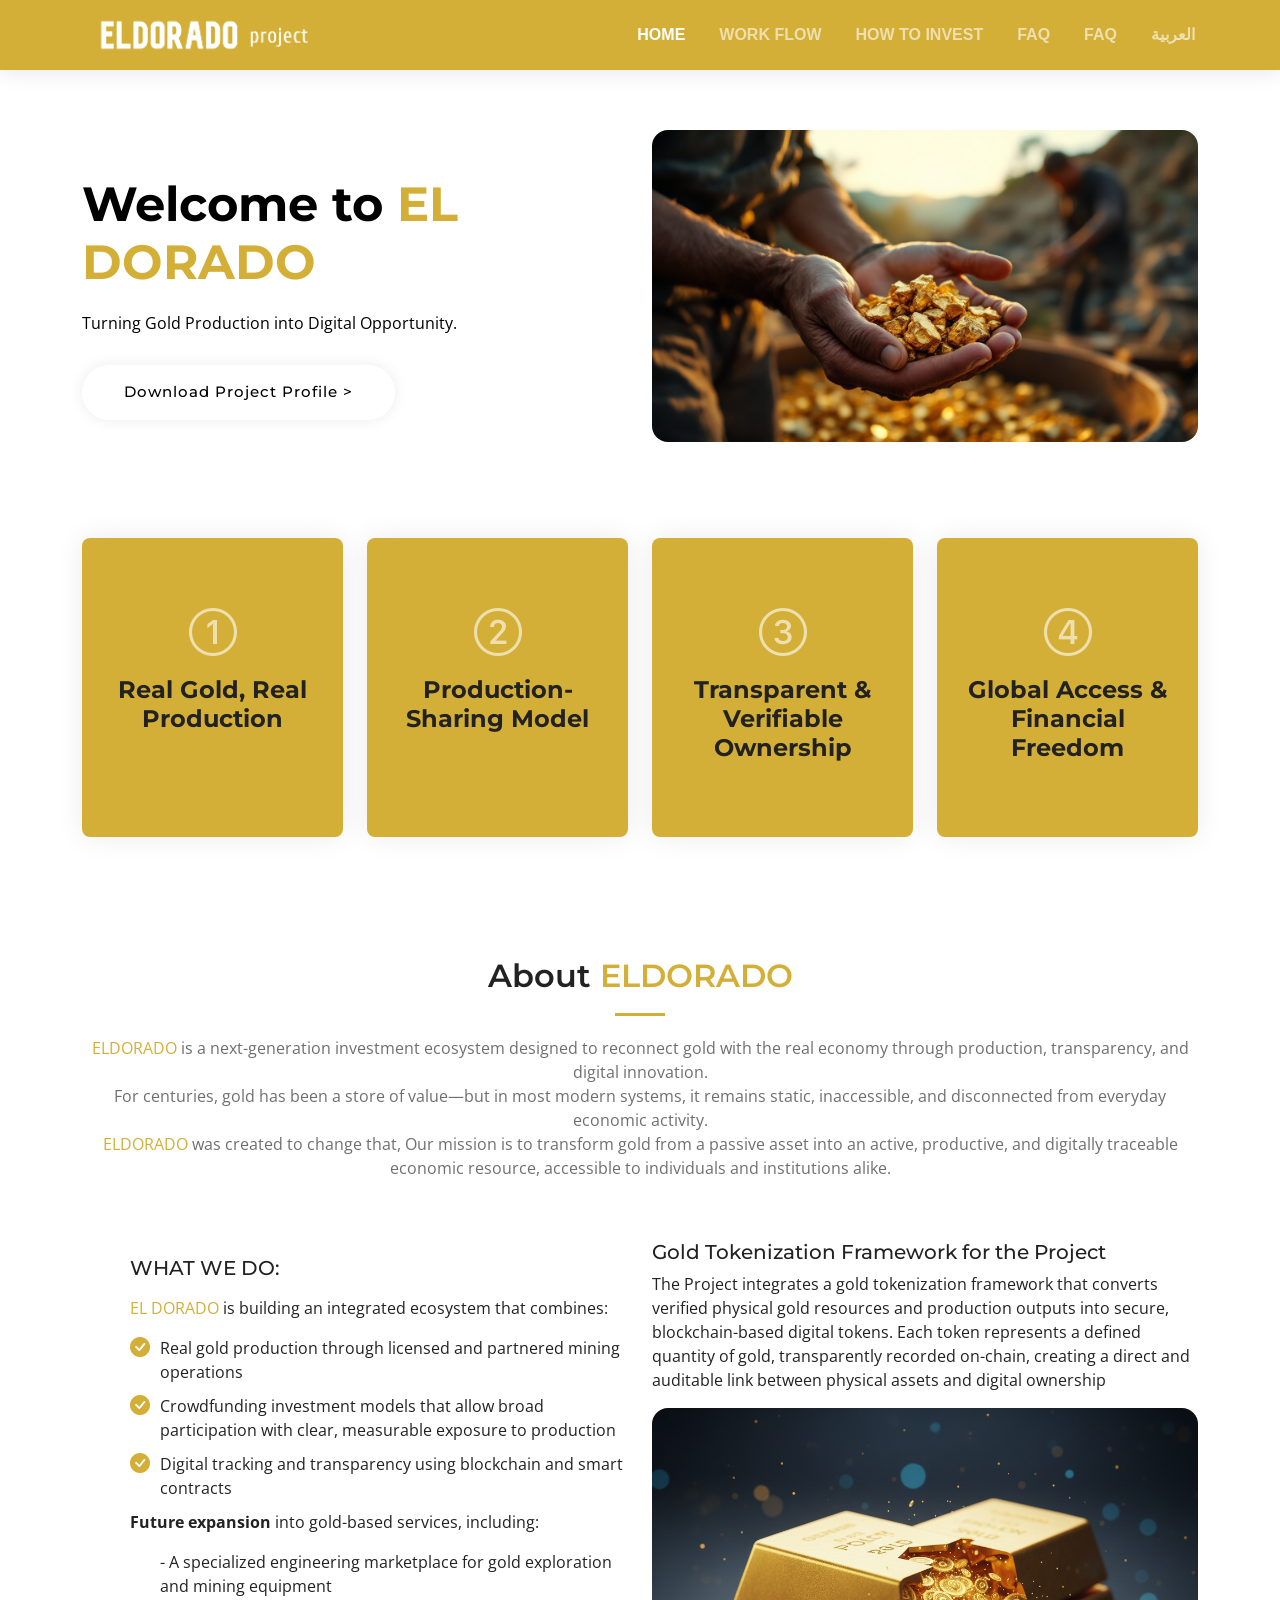
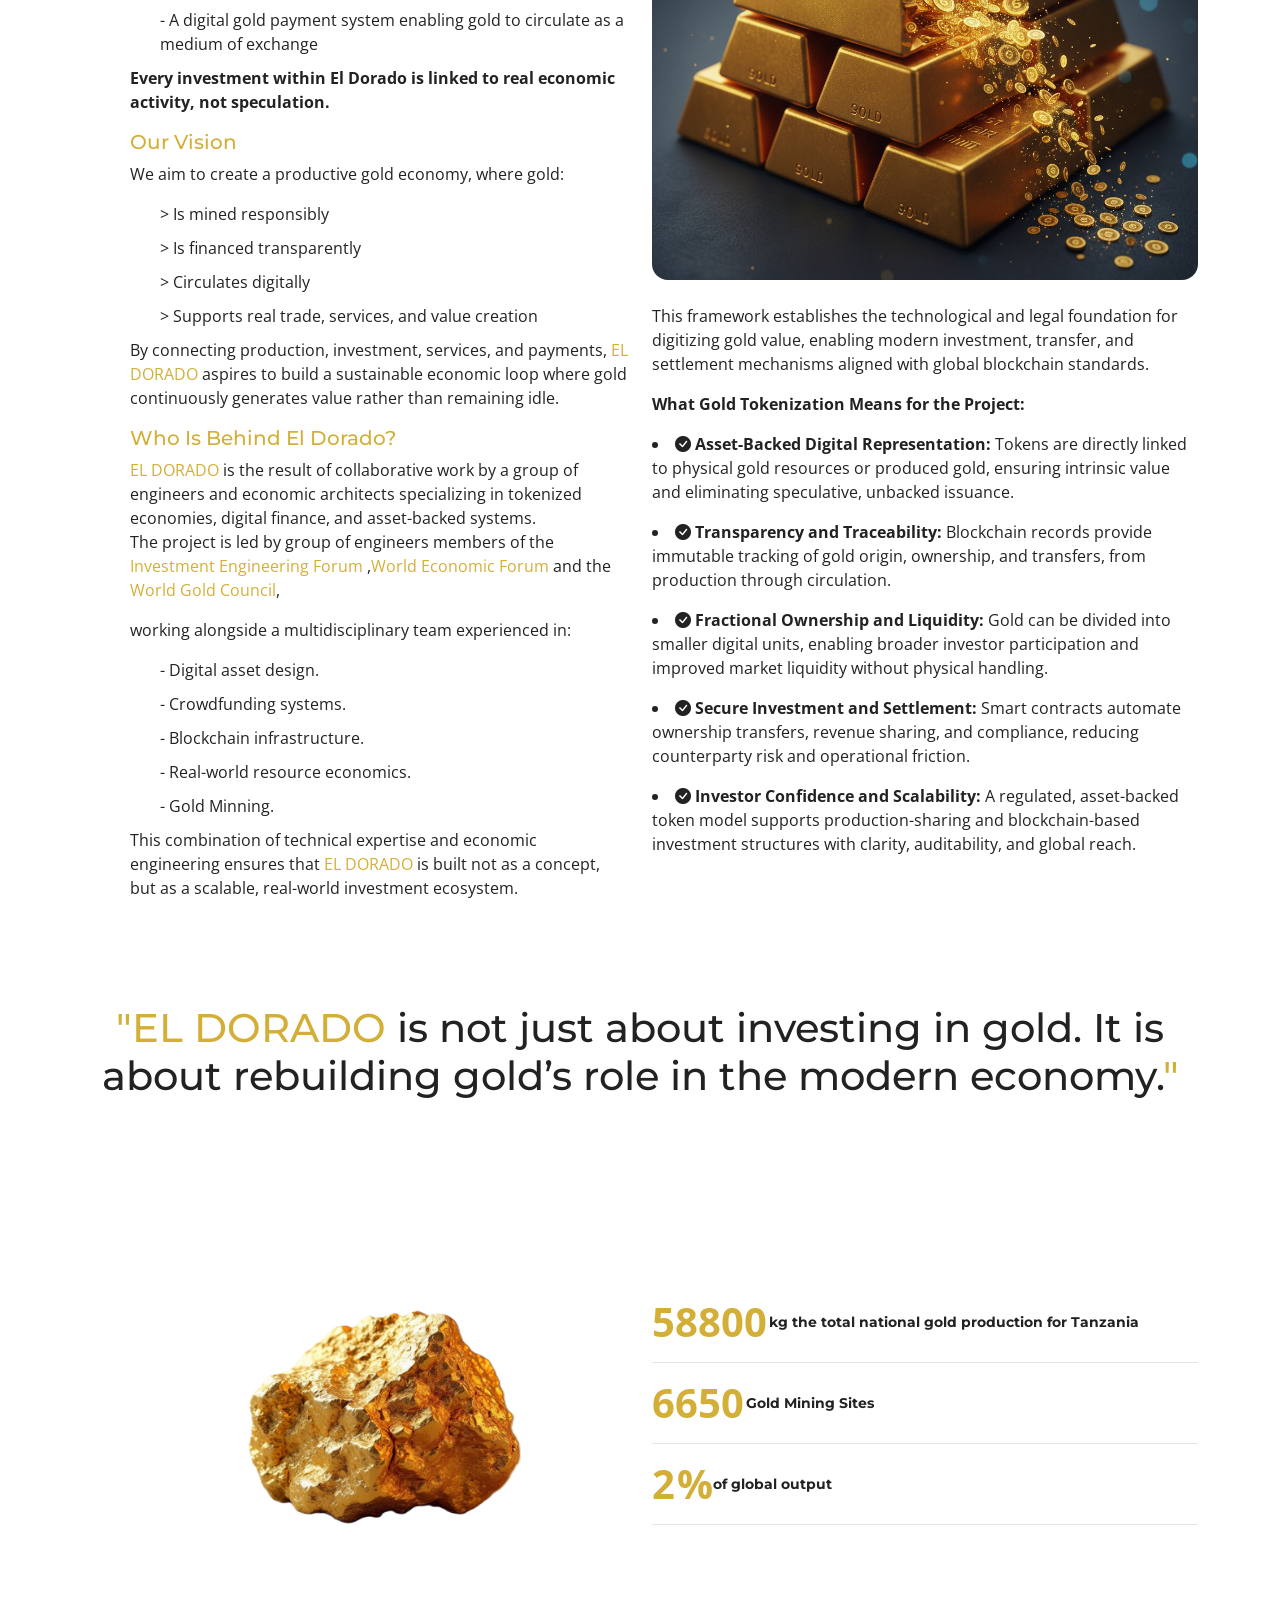
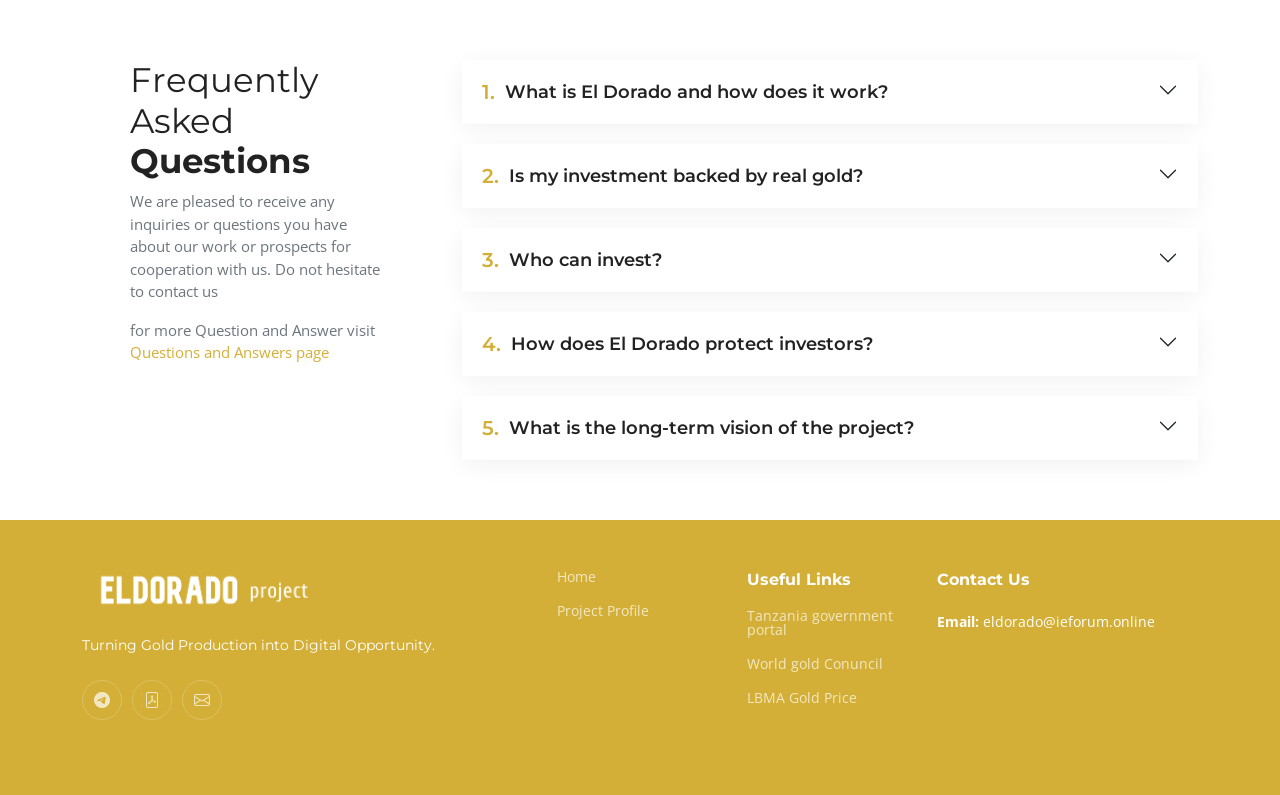
==== commit a5b9d7bc: "Update index.html" ====
--- a/index.html
+++ b/index.html
@@ -99,6 +99,7 @@
         <li><a href="workflow.html" target="_blank">WORK FLOW</a></li>
         <li><a href="instructions.html" target="_blank">HOW TO INVEST</a></li>
         <li><a href="QandA.html" target="_blank">FAQ</a></li>
+		<li><a href="/academy/index.html">FAQ</a></li>
         <li><a href="./ar/index_ar.html">العربية</a></li>
 
 
@@ -511,3 +512,4 @@
 
 
 </html>
+
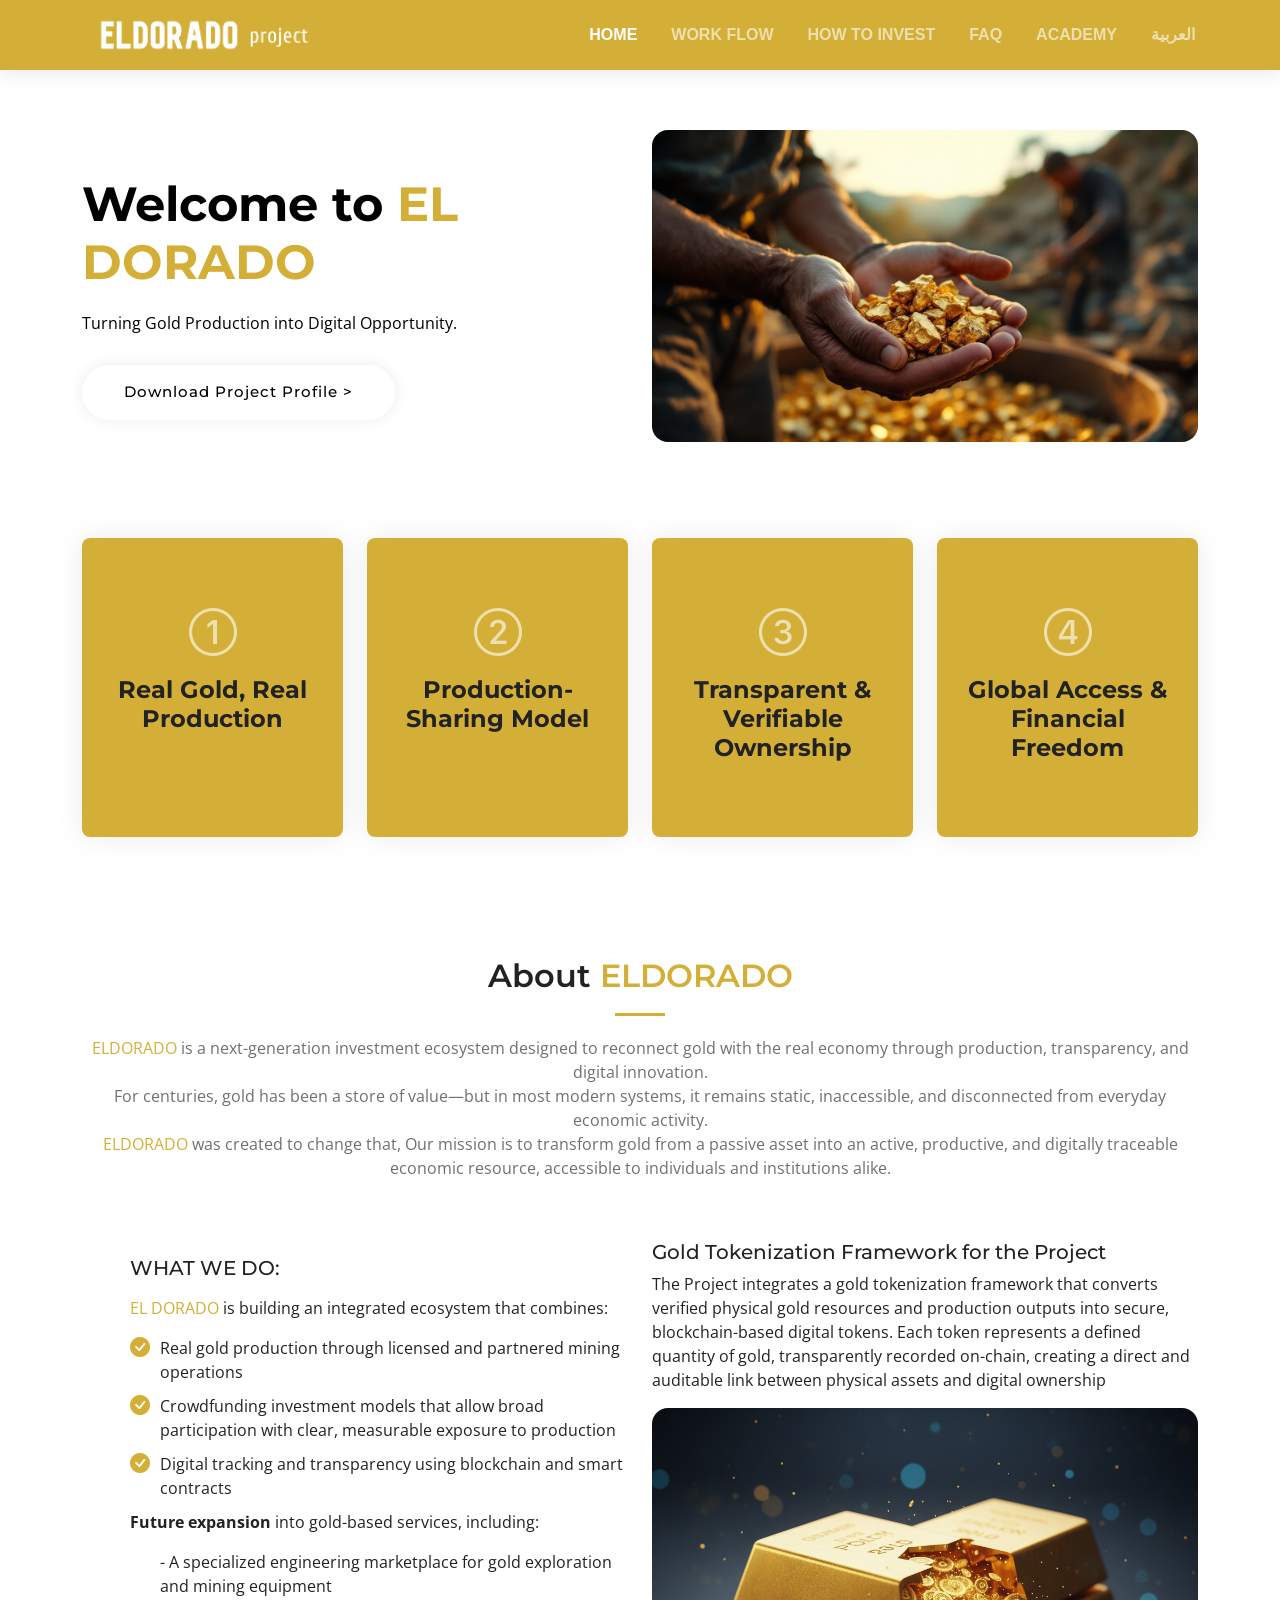
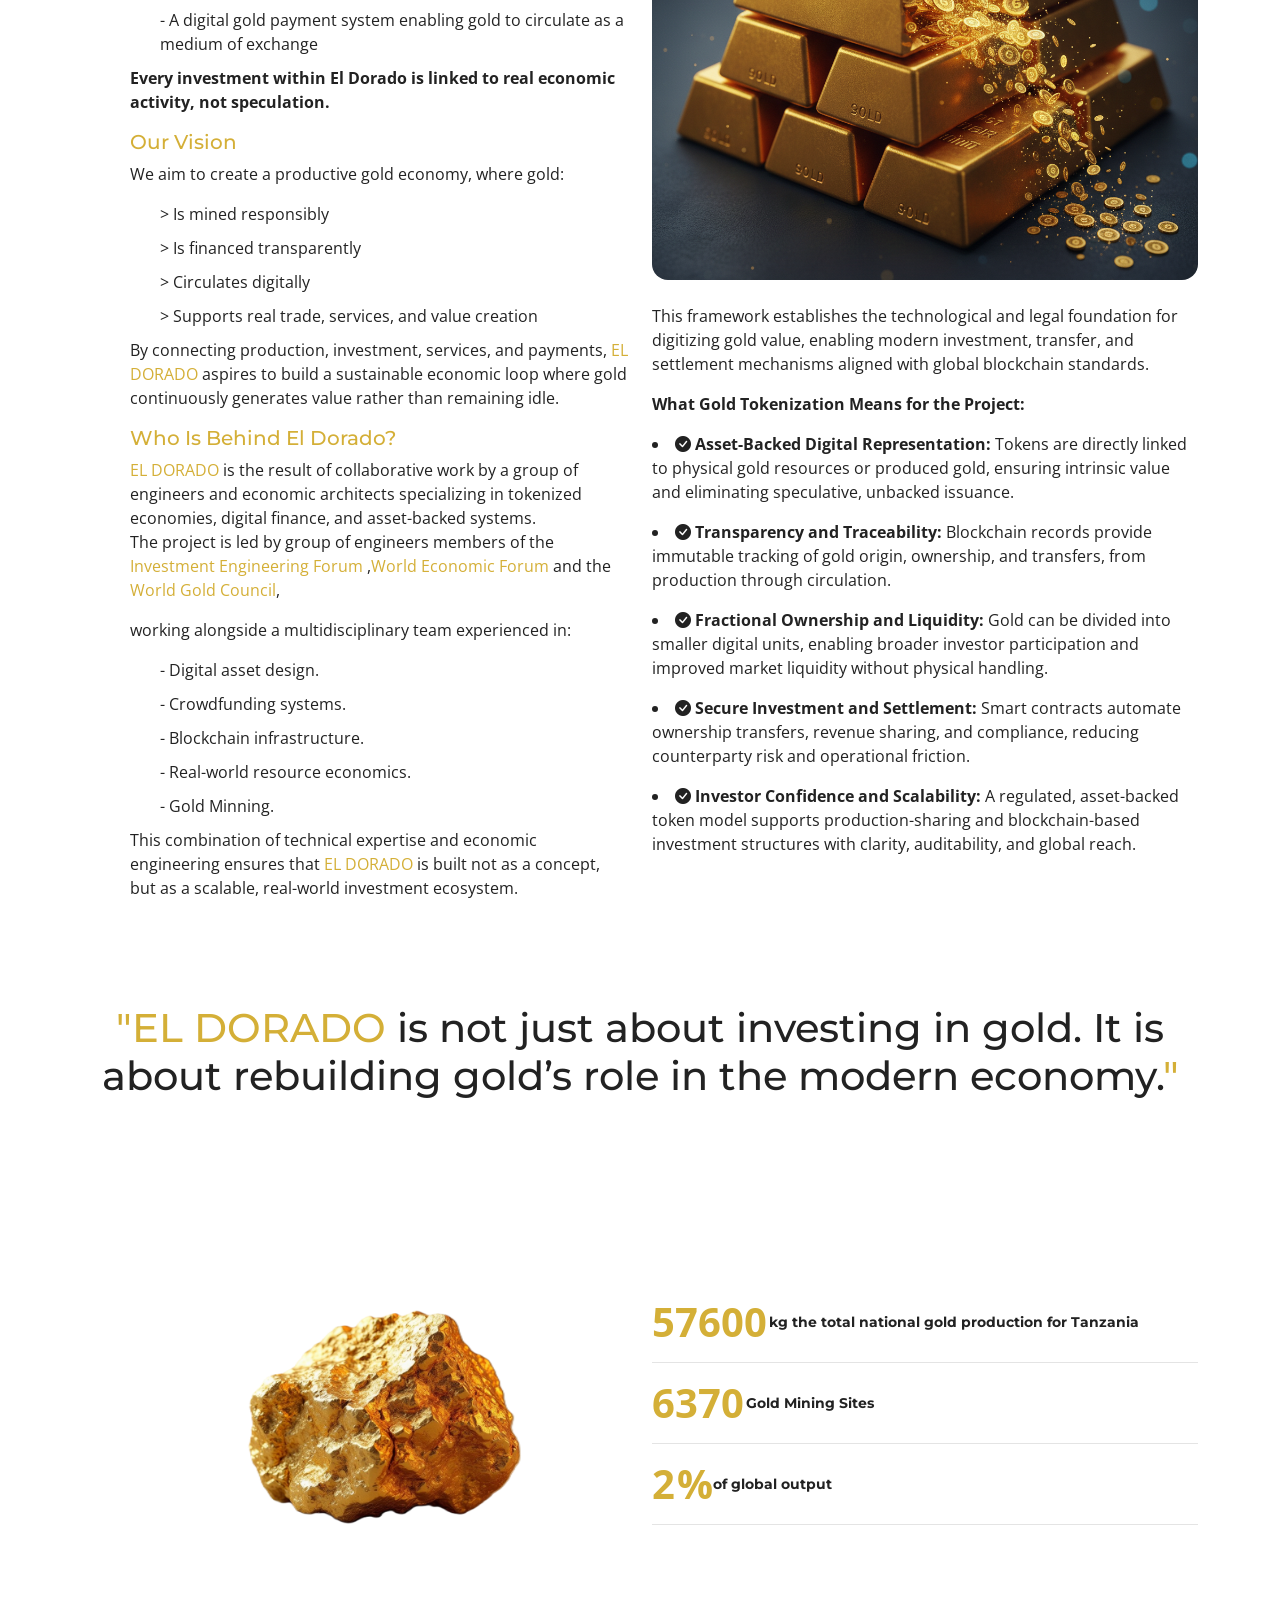
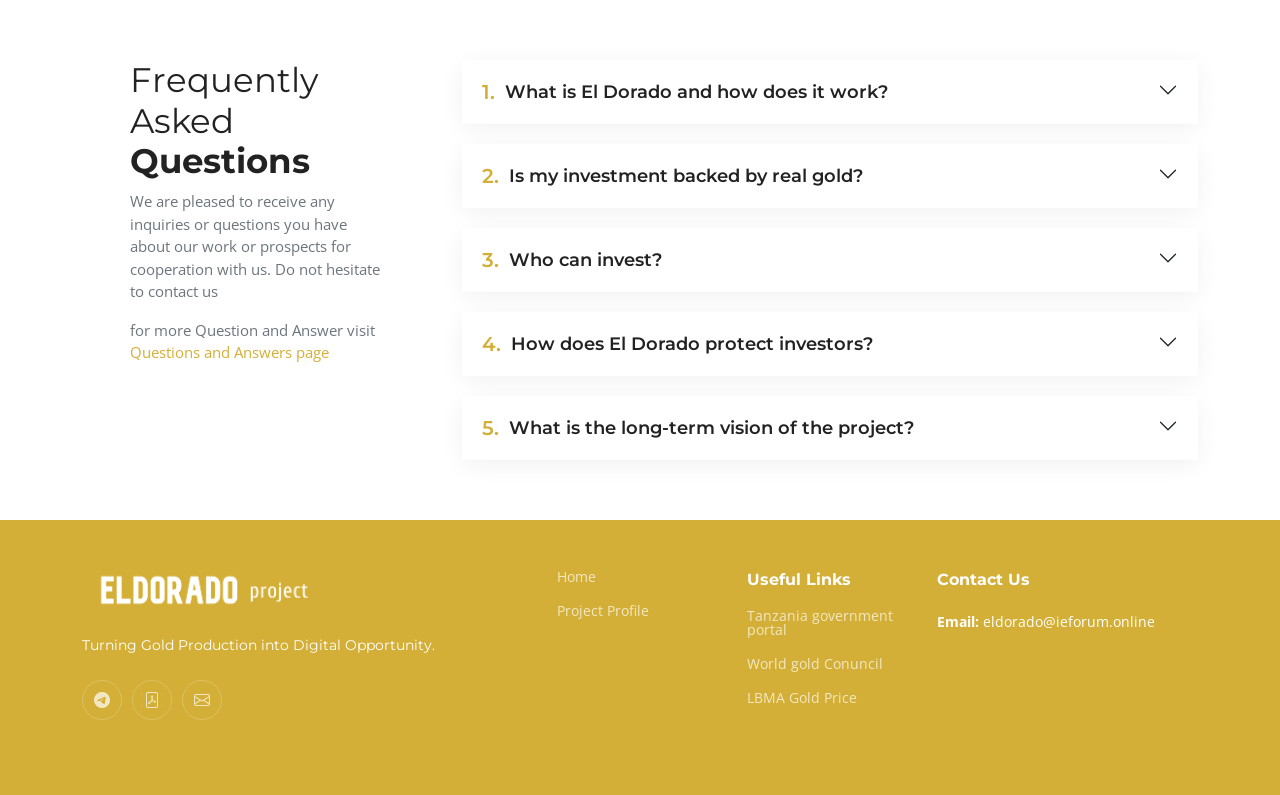
==== commit 09a05ede: "Update index.html" ====
--- a/index.html
+++ b/index.html
@@ -99,7 +99,7 @@
         <li><a href="workflow.html" target="_blank">WORK FLOW</a></li>
         <li><a href="instructions.html" target="_blank">HOW TO INVEST</a></li>
         <li><a href="QandA.html" target="_blank">FAQ</a></li>
-		<li><a href="/academy/index.html">FAQ</a></li>
+		<li><a href="academy.html">ACADEMY</a></li>
         <li><a href="./ar/index_ar.html">العربية</a></li>
 
 
@@ -513,3 +513,4 @@
 
 </html>
 
+
